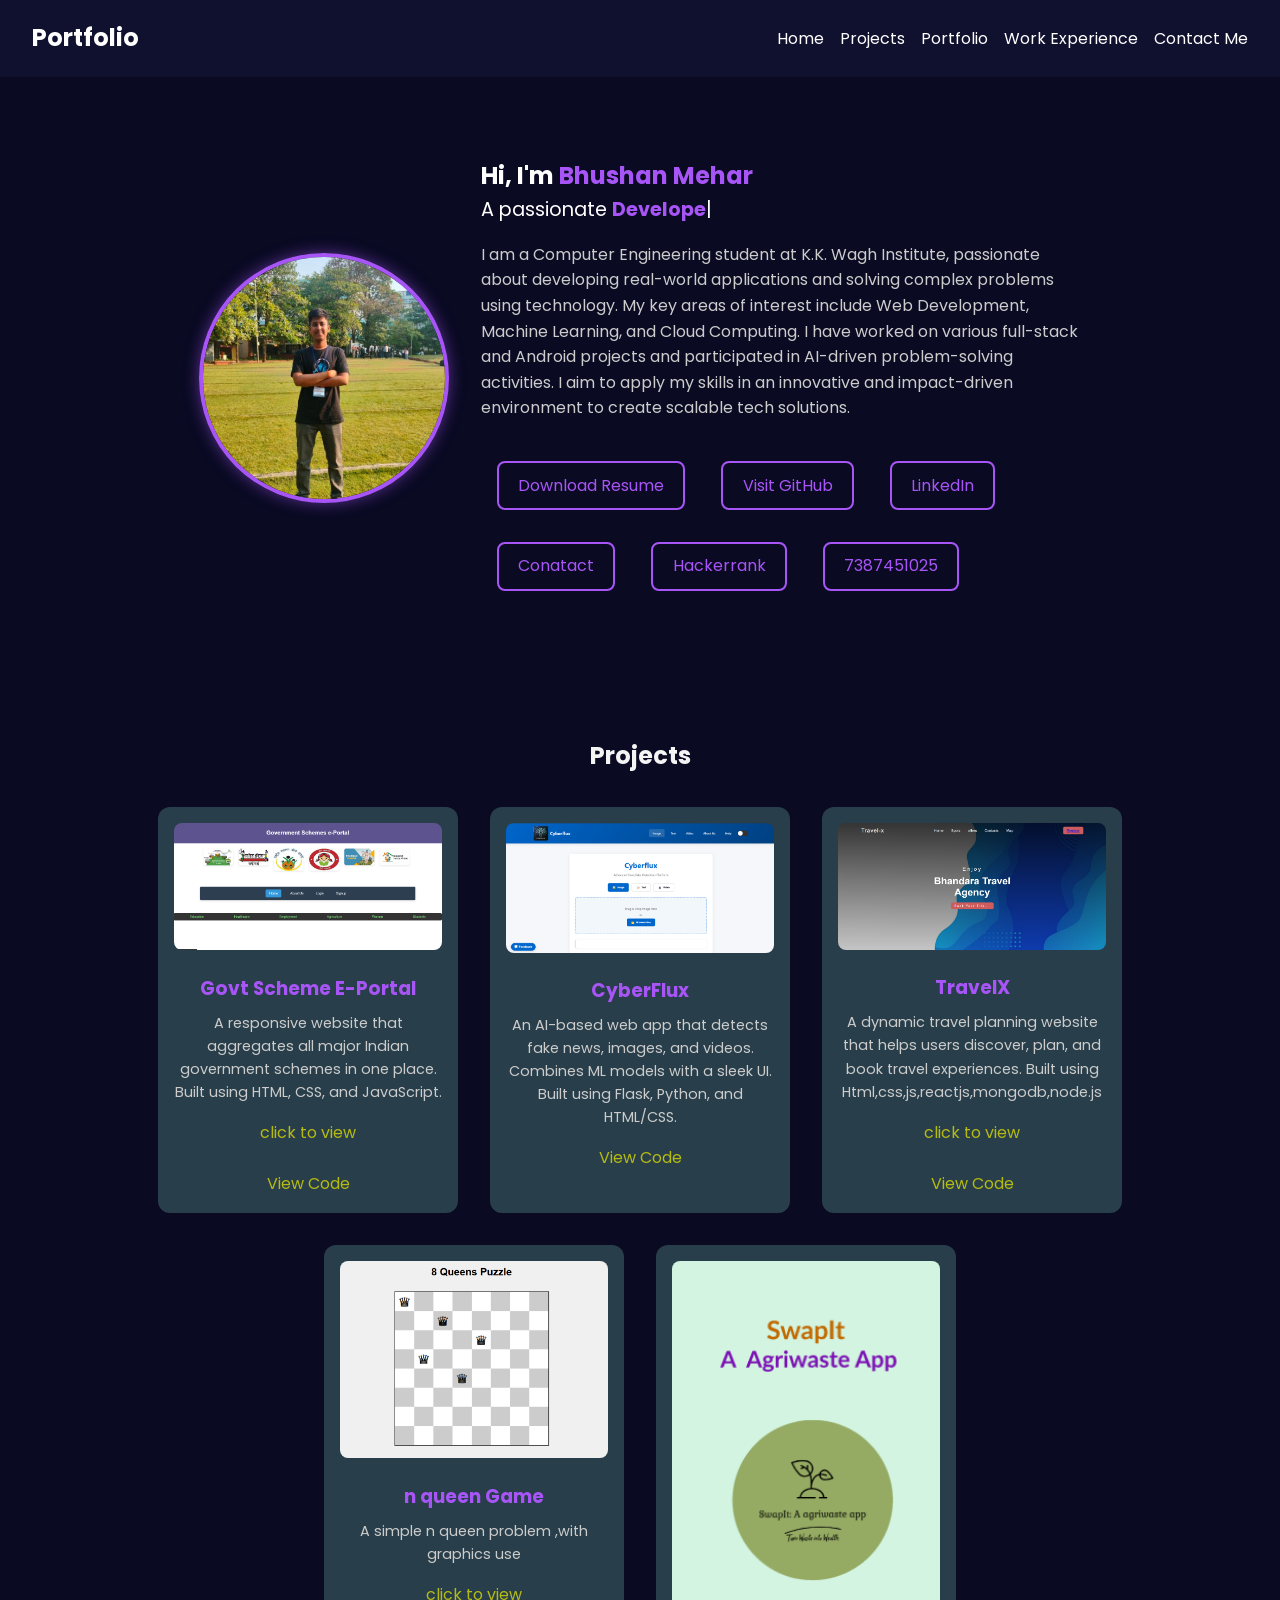
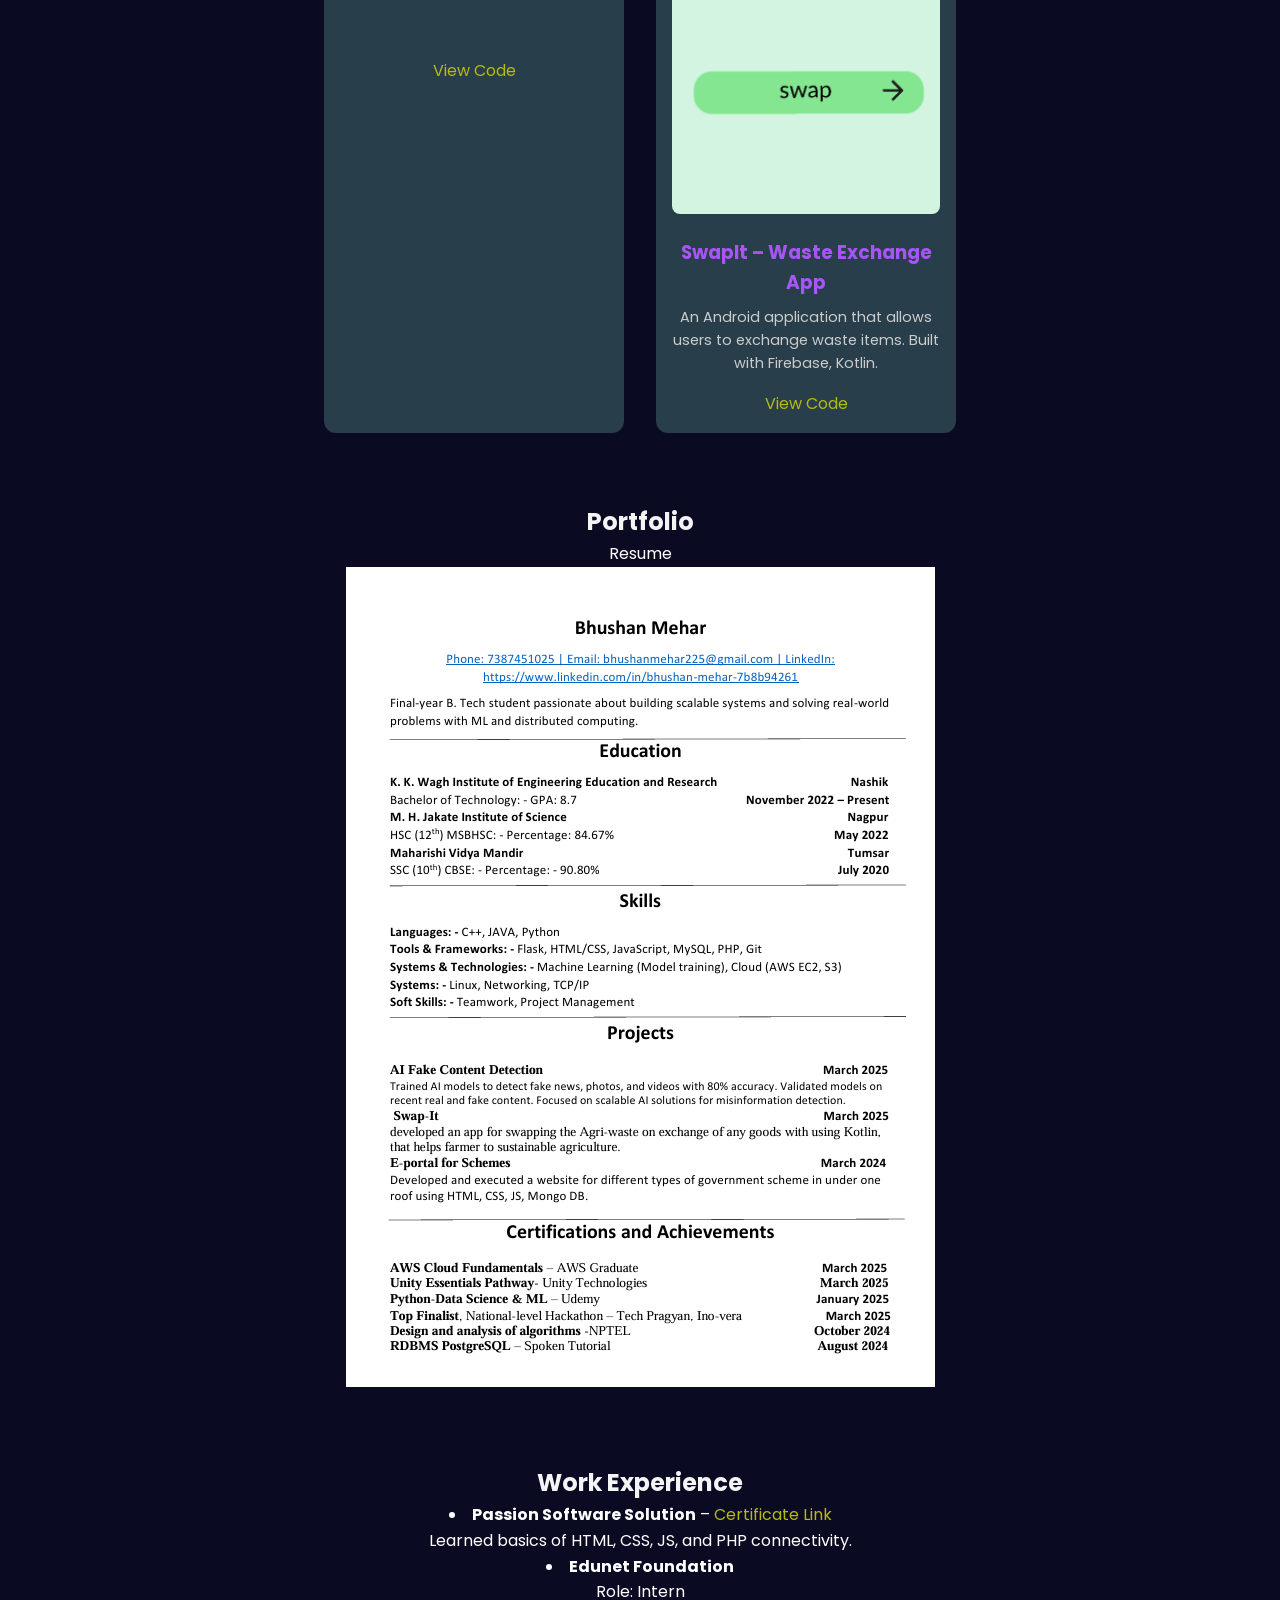
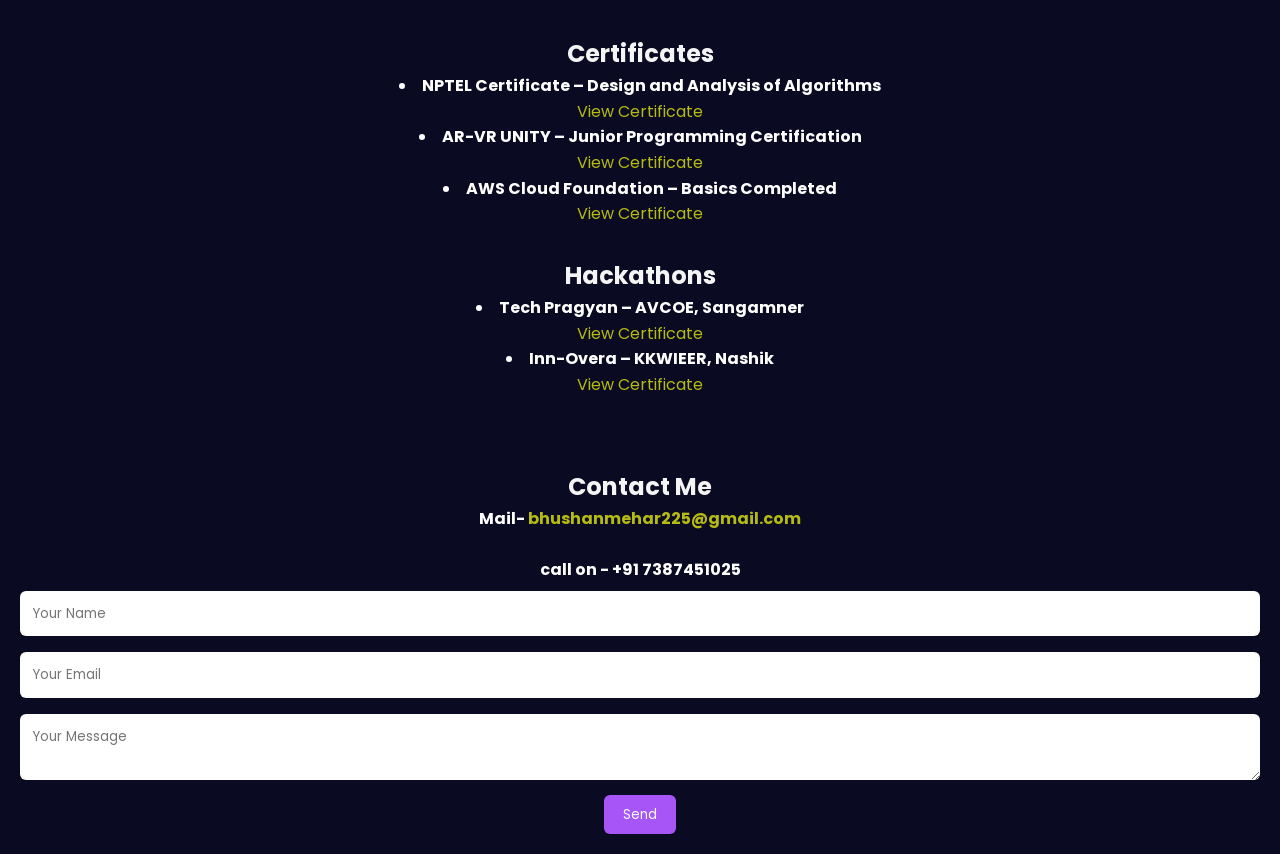
==== index.html @ 733af7f6 "Update index.html" ====
<!DOCTYPE html>
<html lang="en">
<head>
  <meta charset="UTF-8" />
  <meta name="viewport" content="width=device-width, initial-scale=1.0" />
  <title> Portfolio</title>
  <link rel="stylesheet" href="style.css" />
  <script defer src="script.js"></script>
  <link href="https://fonts.googleapis.com/css2?family=Poppins:wght@400;600&display=swap" rel="stylesheet">
</head>
<body>
  <header>
    <nav class="navbar">
      <div class="logo">Portfolio</div>
      <ul class="nav-links" id="nav-links">
        <li><a href="#home">Home</a></li>
        <li><a href="#projects">Projects</a></li>
        <li><a href="#portfolio">Portfolio</a></li>
        <li><a href="#experience">Work Experience</a></li>
        <li><a href="#contact">Contact Me</a></li>
      </ul>
      <div class="menu-toggle" id="menu-toggle">☰</div>
    </nav>
  </header>

 <section id="home" class="home-section">
  <div class="home-grid">
    <div class="profile-photo">
      <img src="image.png" alt="Bhushan Mehar" />
    </div>
    <div class="intro-text">
      <h1>Hi, I'm <span class="highlight">Bhushan Mehar</span></h1>
      <p class="role">A passionate <span class="typed-text">Developer</span><span class="cursor">|</span></p>
      <p class="sop">
        I am a  Computer Engineering student at K.K. Wagh Institute, passionate about developing real-world applications and solving complex problems using technology. My key areas of interest include Web Development, Machine Learning, and Cloud Computing. I have worked on various full-stack and Android projects and participated in AI-driven problem-solving activities. I aim to apply my skills in an innovative and impact-driven environment to create scalable tech solutions.
      </p>
      <div class="buttons">
        <a href="https://drive.google.com/file/d/1JYhmTTl7TH0JtaCVK-9Ibkxql-YCA_C5/view?usp=drive_link" class="btn">Download Resume</a>
        <a href="https://github.com/bhushanbm7" class="btn" target="_blank">Visit GitHub</a>
        <a href="https://www.linkedin.com/in/bhushan-mehar-7b8b94261" class="btn" target="_blank">LinkedIn</a>
        <a href="mailto:bhushanmehar225@gmail.com" class="btn" target="_blank">Conatact </a>
        <a href="https://www.hackerrank.com/profile/bhushanmehar225" class="btn" target="_blank">Hackerrank</a>
        <a href="tel:" class="btn" target="_blank">7387451025</a>
        
      </div>
    </div>
  </div>
</section>


<section id="projects" class="section projects-section">
  <h2>Projects</h2>
  <div class="projects-container">

    <div class="project-card">
      <img src="gov.png" alt="Govt Scheme Portal Screenshot" />
      <h3>Govt Scheme E-Portal</h3>
      <p>A responsive website that aggregates all major Indian government schemes in one place. Built using HTML, CSS, and JavaScript.</p>
       <a href=" https://bhushanbm7.github.io/e-portal_website_for_gov_schemes/" target="_blank" class="btn">click to view</a>
      <br>
      <br>
      <a href="https://github.com/bhushanbm7/e-portal_website_for_gov_schemes.git" target="_blank" class="btn">View Code</a>
    </div>

    <div class="project-card">
      <img src="cyberflux.png" alt="CyberFlux Screenshot" />
      <h3>CyberFlux</h3>
      <p>An AI-based web app that detects fake news, images, and videos. Combines ML models with a sleek UI. Built using Flask, Python, and HTML/CSS.</p>
      <a href="https://github.com/bhushanbm7/AI_powered_fake_content_detection.git" target="_blank" class="btn">View Code</a>
    </div>

    <div class="project-card">
      <img src="travelx.png" alt="TravelX Screenshot" />
      <h3>TravelX</h3>
      <p>A dynamic travel planning website that helps users discover, plan, and book travel experiences. Built using Html,css,js,reactjs,mongodb,node.js</p>
      
      <a href="https://bhushanbm7.github.io/Travel-X/" target="_blank" class="btn">click to view</a>
      <br>
      <br>
      <a href="https://github.com/bhushanbm7/Travel-X.git" target="_blank" class="btn">View Code</a>
      
    </div>

    <div class="project-card">
      <img src="chess.png" alt="Chess Game Screenshot" />
      <h3>n queen Game </h3>
      <p>A  simple n queen problem ,with graphics use </p>
      <a href="https://bhushanbm7.github.io/8-Queen-Board/" target="_blank" class="btn">click to view</a>
      <br>
      <br>
      <br>
      <a href="https://github.com/bhushanbm7/8-Queen-Board.git" target="_blank" class="btn">View Code</a>
    </div>

    <div class="project-card">
      <img src="swapit.png" alt="SwapIt App Screenshot" />
      <h3>SwapIt – Waste Exchange App</h3>
      <p>An Android application that allows users to exchange waste items. Built with Firebase, Kotlin.</p>
      <a href="https://github.com/bhushanbm7/Swapit_.git" target="_blank" class="btn">View Code</a>
    </div>

  </div>
</section>

  

    <!-- Add more project cards like this -->

  </div>
</section>


  <section id="portfolio" class="section">
    <h2>Portfolio</h2>
    <p>Resume</p>
    <img src="rf.png" alt="Resume" />
  </section>



  <!-- Experience Section -->
  <section id="experience" class="section">
  <h2>Work Experience</h2>

  <div class="content-block">
    
      <li>
        <strong>Passion Software Solution</strong> –
        <a href="https://drive.google.com/file/d/1oaMsXVZbU1P4_xjn59Vv3KT6PwEKguFy/view?usp=drive_link" target="_blank">Certificate Link</a><br>
        <span>Learned basics of HTML, CSS, JS, and PHP connectivity.</span>
      </li>
      <li>
        <strong>Edunet Foundation</strong><br>
        <span>Role: Intern</span>
      </li>
    
  </div>

  <h2>Certificates</h2>
  <div class="content-block">
    
      <li>
        <strong>NPTEL Certificate – Design and Analysis of Algorithms</strong><br>
        <a href="https://drive.google.com/file/d/17hBhyfZjf3wpZTF1eKhP-k35wji4acEu/view?usp=drive_link" target="_blank">View Certificate</a>
      </li>
      <li>
        <strong>AR-VR UNITY – Junior Programming Certification</strong><br>
        <a href="https://drive.google.com/file/d/1l-h7cSe_BgPcUtEG0KCXaRUcz0ROlm3g/view?usp=drive_link" target="_blank">View Certificate</a>
      </li>
      <li>
        <strong>AWS Cloud Foundation – Basics Completed</strong><br>
        <a href="https://drive.google.com/file/d/1eWmRHGw1QNz8zs6y5OHtLrThpPrgSDYV/view?usp=drive_link" target="_blank">View Certificate</a>
      </li>
    
  </div>

  <h2>Hackathons</h2>
  <div class="content-block">
    
      <li>
        <strong>Tech Pragyan – AVCOE, Sangamner</strong><br>
        <a href="https://drive.google.com/file/d/12U9BeGE2I4gFEz-7OOnbvjstePwfvDew/view?usp=drive_link" target="_blank">View Certificate</a>
      </li>
      <li>
        <strong>Inn-Overa – KKWIEER, Nashik</strong><br>
        <a href="https://drive.google.com/file/d/1jdbAyxdI6zXZaeNPE7J63llce1h58DcD/view?usp=drive_link" target="_blank">View Certificate</a>
      </li>
    
  </div>
</section>




  <section id="contact" class="section">
    <h2>Contact Me</h2>
    <h4>Mail-<a href="mailto:bhushanmehar225@gmail.com" class="btn"> bhushanmehar225@gmail.com</a></h4>
    
    <br>
    
    <h4>call on - +91 7387451025</h4>
     

    
    <form>
      <input type="text" placeholder="Your Name" required />
      <input type="email" placeholder="Your Email" required />
      <textarea placeholder="Your Message"></textarea>
      <button type="submit">Send</button>
    </form>
  </section>

  
</body>
</html>

<!-- style.css -->
 
<style>
* {
  margin: 0;
  padding: 0;
  box-sizing: border-box;
  font-family: 'Poppins', sans-serif;
}
body {
  background: #0a0a23;
  color: white;
  line-height: 1.6;
}
.navbar {
  display: flex;
  justify-content: space-between;
  align-items: center;
  background: #10102f;
  padding: 1.2rem 2rem;
}
.navbar .logo {
  font-size: 1.5rem;
  font-weight: bold;
}
.nav-links {
  list-style: none;
  display: flex;
  gap: 1rem;
}
.nav-links a {
  color: white;
  text-decoration: none;
}
.menu-toggle {
  display: none;
  font-size: 1.8rem;
  cursor: pointer;
}
.home-section {
  display: flex;
  flex-direction: column;
  align-items: center;
  text-align: center;
  padding: 3rem 1rem;
}
.content h1 {
  font-size: 2.5rem;
  margin-bottom: 1rem;
}
.highlight {
  color: #a855f7;
}
.typed-text {
  color: #a855f7;
  font-weight: bold;
}
.buttons .btn {
  display: inline-block;
  margin: 1rem;
  padding: 0.6rem 1.2rem;
  background: transparent;
  border: 2px solid #a855f7;
  color: #a855f7;
  text-decoration: none;
  border-radius: 8px;
}
.image img {
  width: 300px;
  margin-top: 2rem;
}
.section {
  padding: 2rem;
  text-align: center;
}
form input, form textarea {
  width: 100%;
  padding: 0.8rem;
  margin: 0.5rem 0;
  border: none;
  border-radius: 6px;
}
form button {
  padding: 0.6rem 1.2rem;
  border: none;
  background: #a855f7;
  color: white;
  border-radius: 6px;
}
footer {
  text-align: center;
  padding: 1rem;
  background: #10102f;
  color: #aaa;
}
@media (max-width: 768px) {
  .nav-links {
    display: none;
    flex-direction: column;
    background: #10102f;
    position: absolute;
    top: 60px;
    right: 0;
    width: 200px;
    text-align: right;
    padding: 1rem;
  }
  .nav-links.active {
    display: flex;
  }
  .menu-toggle {
    display: block;
  }
  .home-section {
    flex-direction: column;
  }
  .image img {
    width: 80%;
  }
}



.projects-container {
  display: flex;
  flex-wrap: wrap;
  justify-content: center;
  gap: 2rem;
  margin-top: 2rem;
}

.project-card {
  background: #283e4a;

  border-radius: 12px;
  width: 300px;
  padding: 1rem;
  text-align: center;
  transition: transform 0.3s ease;
}

.project-card:hover {
  transform: scale(1.05);
}

.project-card img {
  width: 100%;
  border-radius: 8px;
  margin-bottom: 1rem;
}

.project-card h3 {
  color: #a855f7;
  margin-bottom: 0.5rem;
}

.project-card p {
  font-size: 0.9rem;
  margin-bottom: 1rem;
  color: #ccc;
}
.home-grid {
  display: flex;
  align-items: center;
  justify-content: center;
  flex-wrap: wrap;
  padding: 2rem 1rem;
  gap: 2rem;
}

.profile-photo img {
  width: 250px;
  height: 250px;
  object-fit: cover;
  border-radius: 50%;
  border: 4px solid #a855f7;
  box-shadow: 0 0 15px rgba(168, 85, 247, 0.5);
}

.intro-text {
  max-width: 600px;
  text-align: left;
}

.intro-text .role {
  font-size: 1.2rem;
  margin-bottom: 1rem;
}

.sop {
  font-size: 1rem;
  color: #ccc;
  margin-bottom: 1.5rem;
}

  /* Add this in your style.css file */
.section {
  padding: 20px;
  font-family: Arial, sans-serif;

}

.section h2 {
  color: #f4f4f4;
  margin-top: 30px;
}

.box {
  background-color: #ffffff;
  padding: 15px;
  margin: 15px 0;
  border: 1px solid #ddd;
  border-radius: 5px;
}

.box h3 {
  margin-top: 0;
  color: #007bff;
}

.box img {
  width: 100%;
  max-width: 300px;
  height: auto;
  border-radius: 4px;
  margin: 10px 0;
}

.box p {
  margin: 0;
  color: #555;
}
a {
  color: #b6bb11; /* change to your preferred color */
  text-decoration: none;
}

a:hover {
  color: #770b0b; /* hover effect */
}


</style>

<!-- script.js -->
<script>
const menuToggle = document.getElementById('menu-toggle');
const navLinks = document.getElementById('nav-links');
menuToggle.addEventListener('click', () => {
  navLinks.classList.toggle('active');
});

const texts = ["Developer", "AR VR Developer", "Freelancer", "Student"];
let i = 0;
let j = 0;
let currentText = "";
let isDeleting = false;
const typedText = document.querySelector(".typed-text");
const cursor = document.querySelector(".cursor");
function type() {
  if (i < texts.length) {
    if (!isDeleting && j <= texts[i].length) {
      currentText = texts[i].substring(0, j++);
      typedText.textContent = currentText;
    }
    if (isDeleting && j >= 0) {
      currentText = texts[i].substring(0, j--);
      typedText.textContent = currentText;
    }
    if (j === texts[i].length) isDeleting = true;
    if (j === 0 && isDeleting) {
      isDeleting = false;
      i++;
      if (i === texts.length) i = 0;
    }
  }
  setTimeout(type, isDeleting ? 100 : 200);
}
type();
</script>
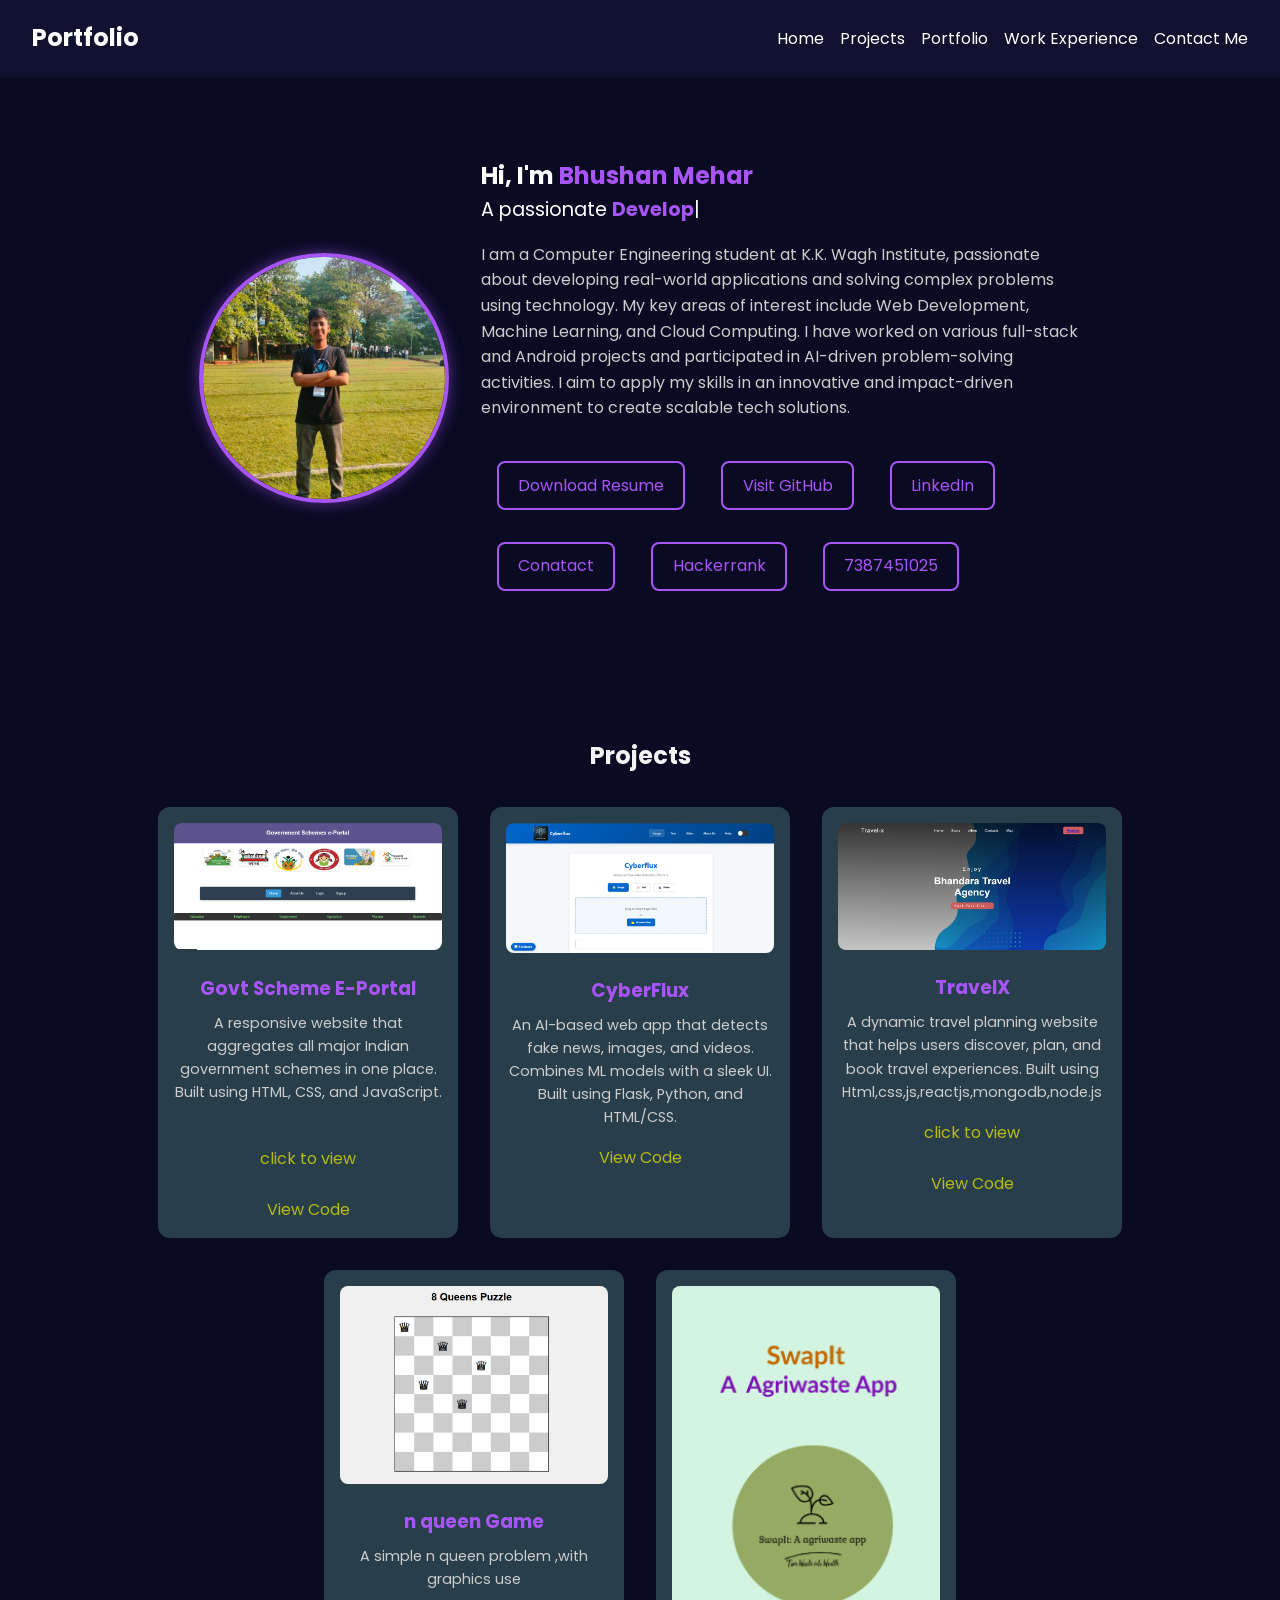
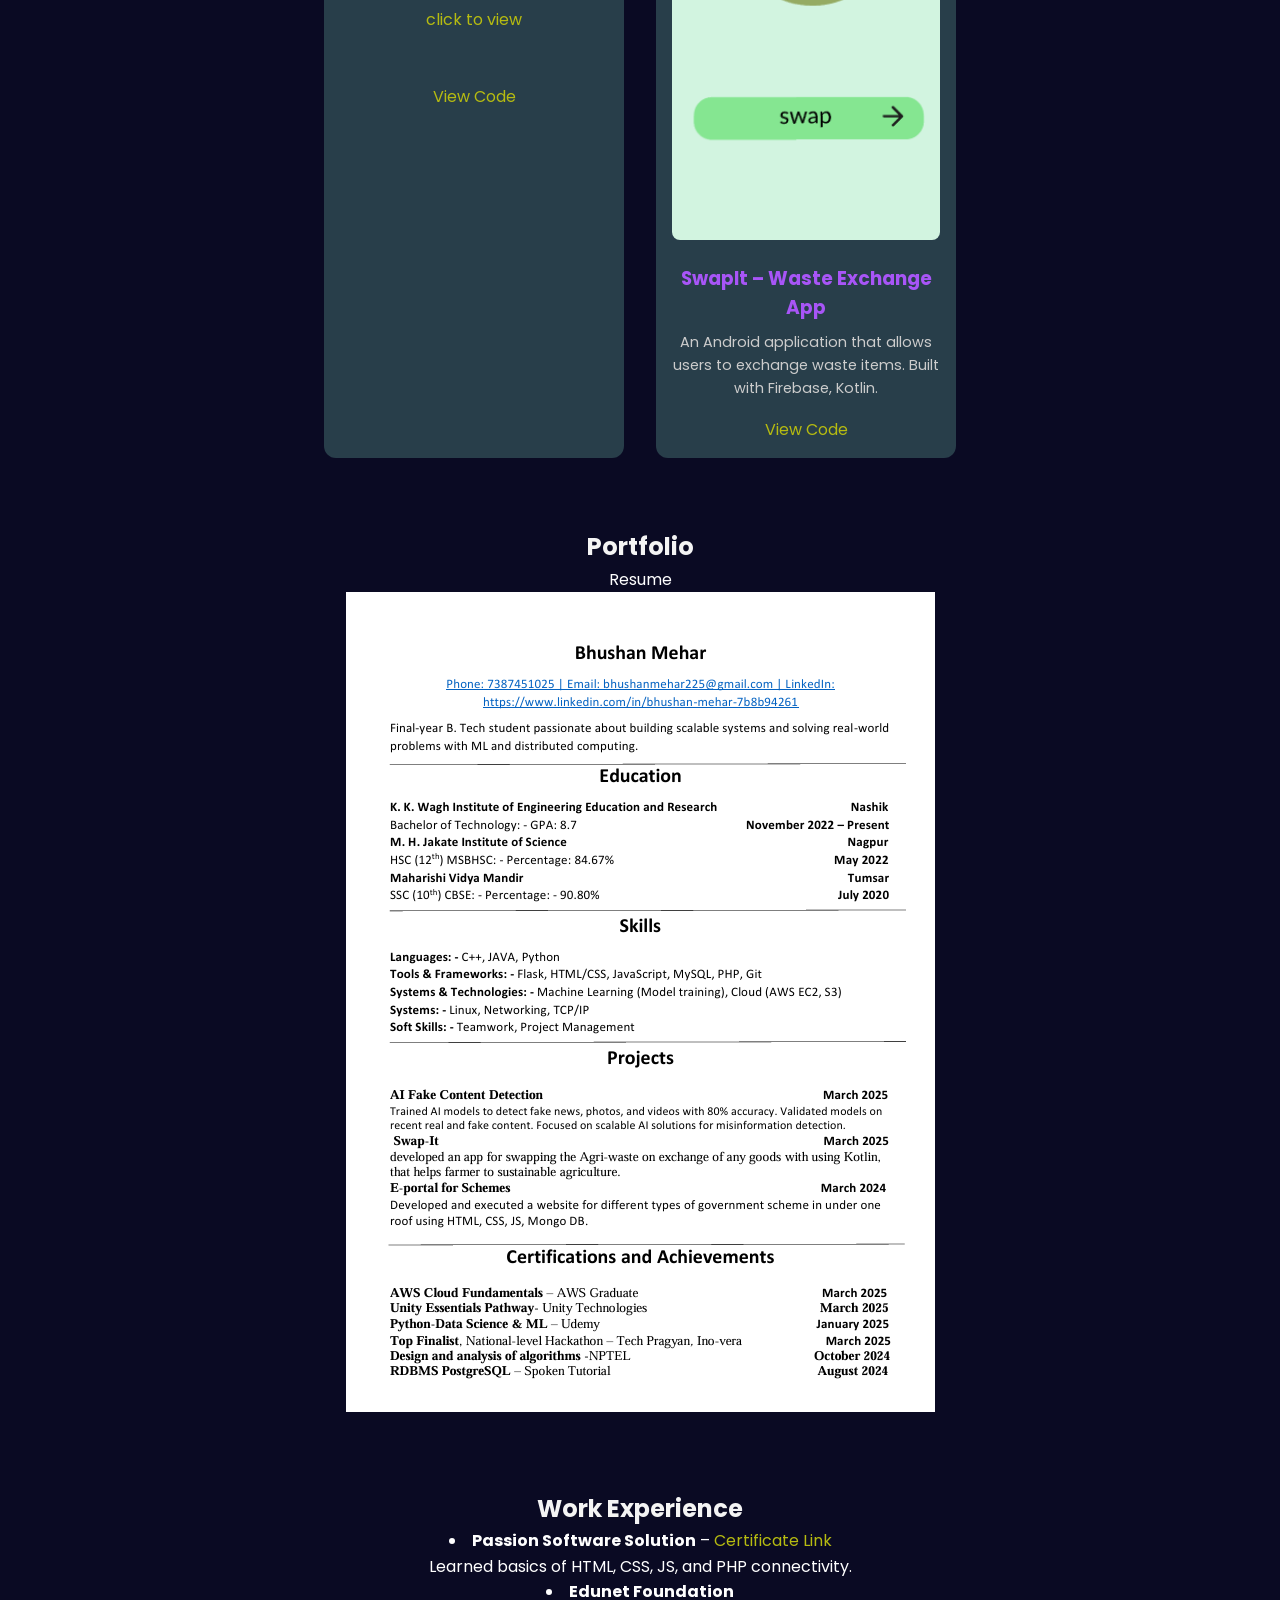
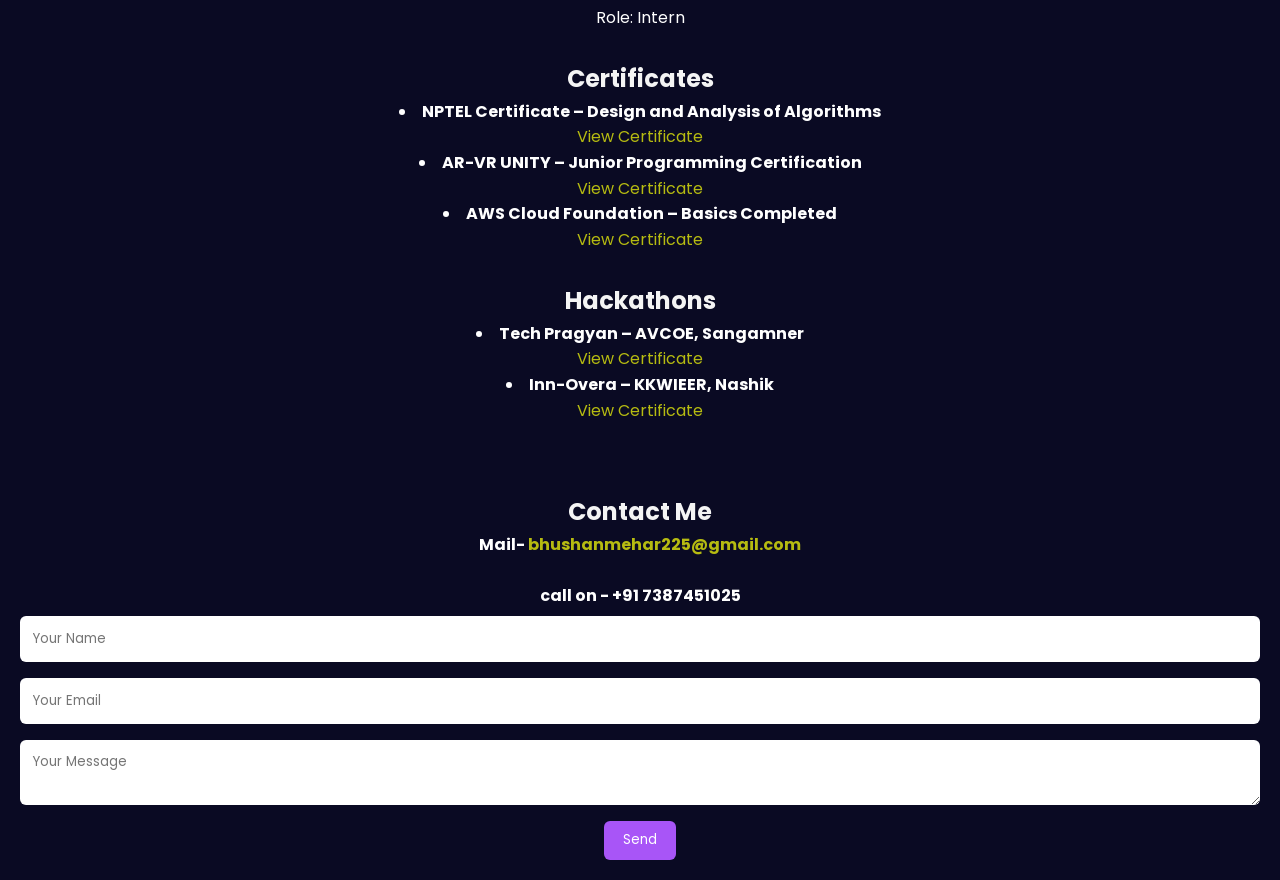
==== commit 6e789397: "Update index.html" ====
--- a/index.html
+++ b/index.html
@@ -56,6 +56,7 @@
       <img src="gov.png" alt="Govt Scheme Portal Screenshot" />
       <h3>Govt Scheme E-Portal</h3>
       <p>A responsive website that aggregates all major Indian government schemes in one place. Built using HTML, CSS, and JavaScript.</p>
+      <br>
        <a href=" https://bhushanbm7.github.io/e-portal_website_for_gov_schemes/" target="_blank" class="btn">click to view</a>
       <br>
       <br>
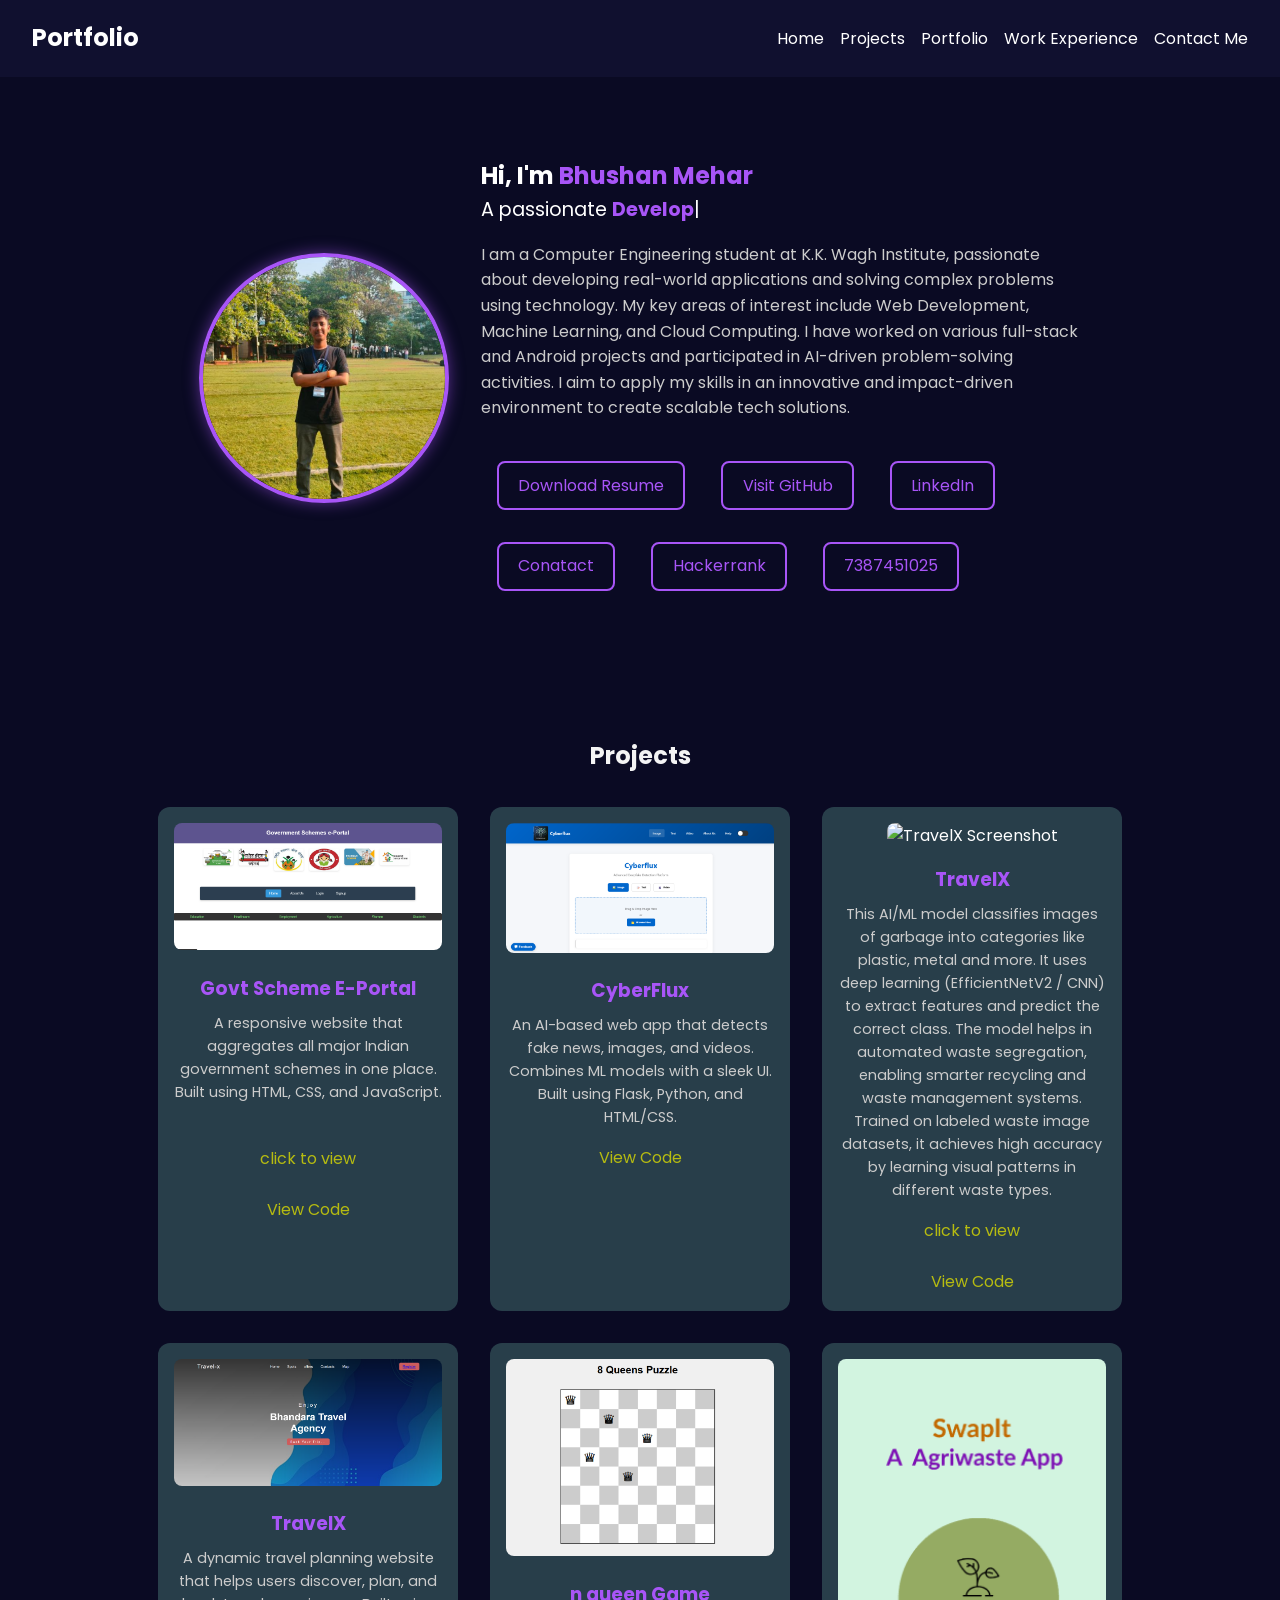
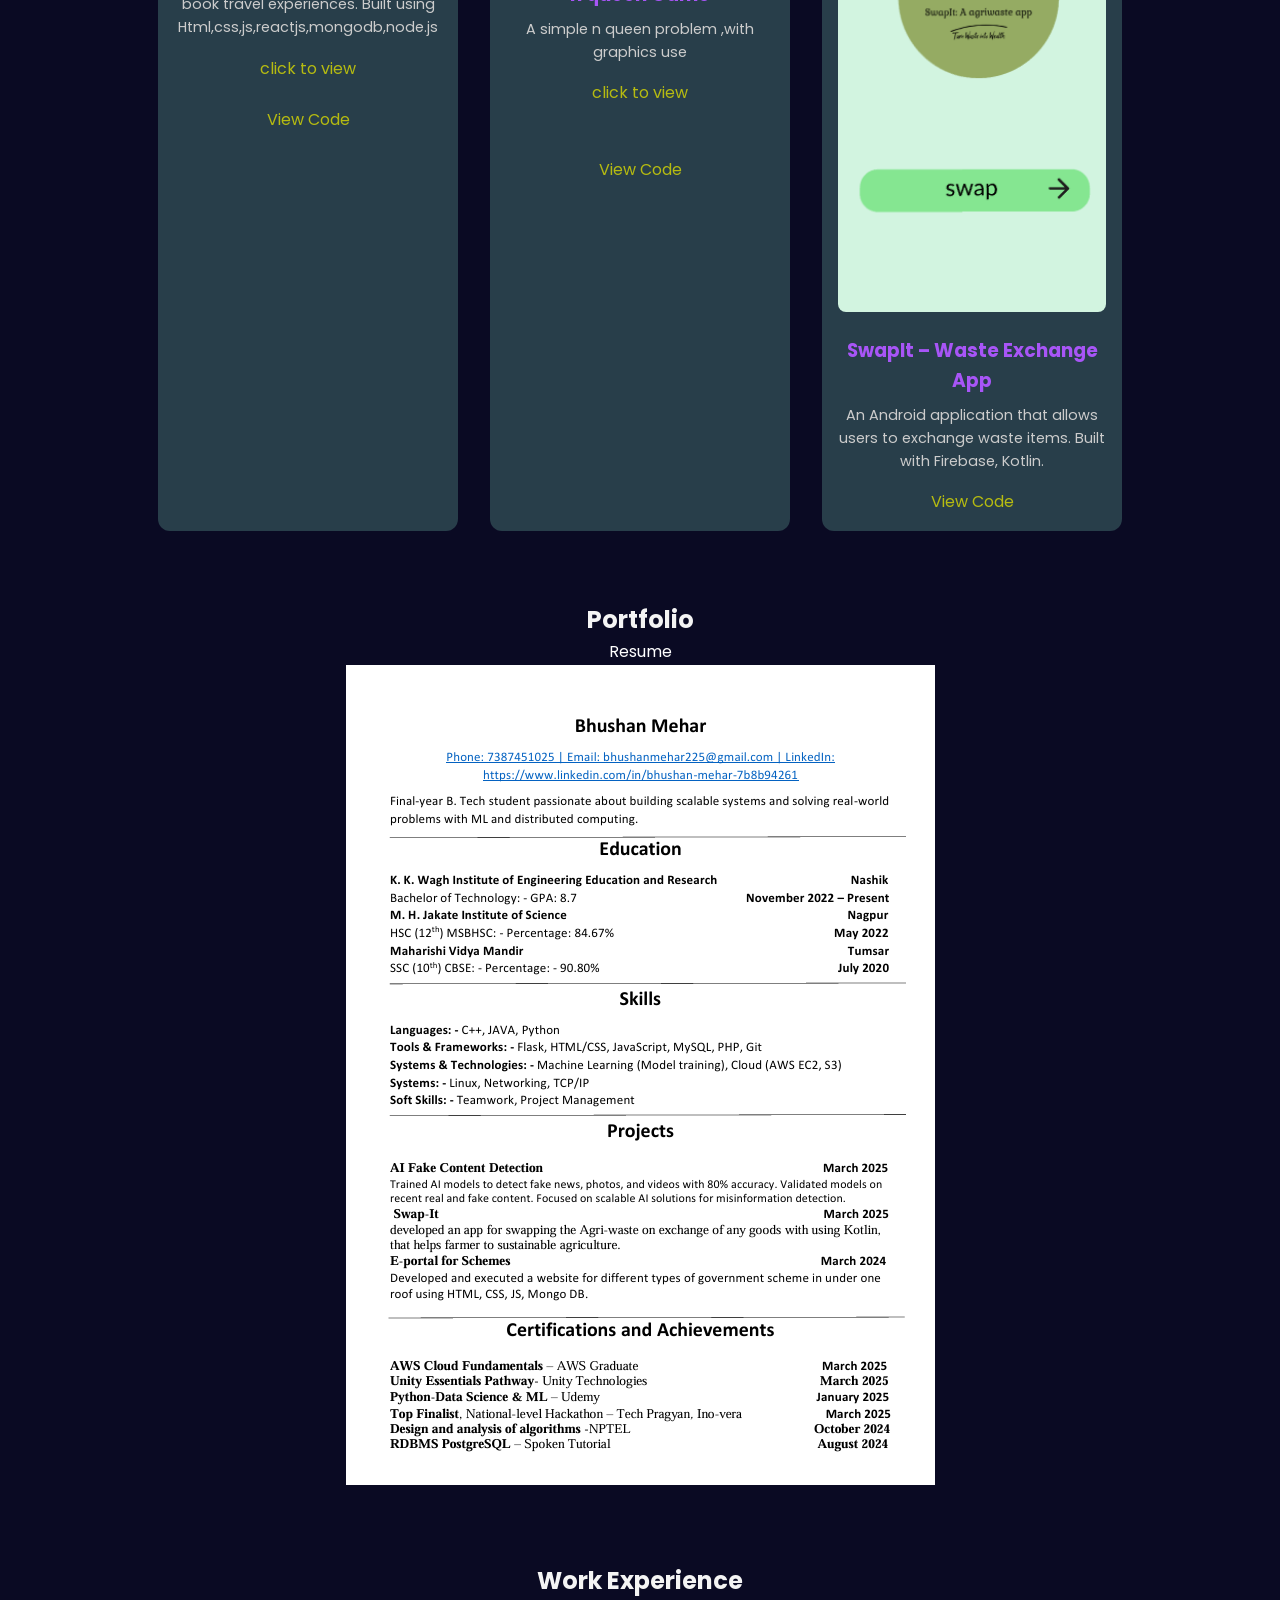
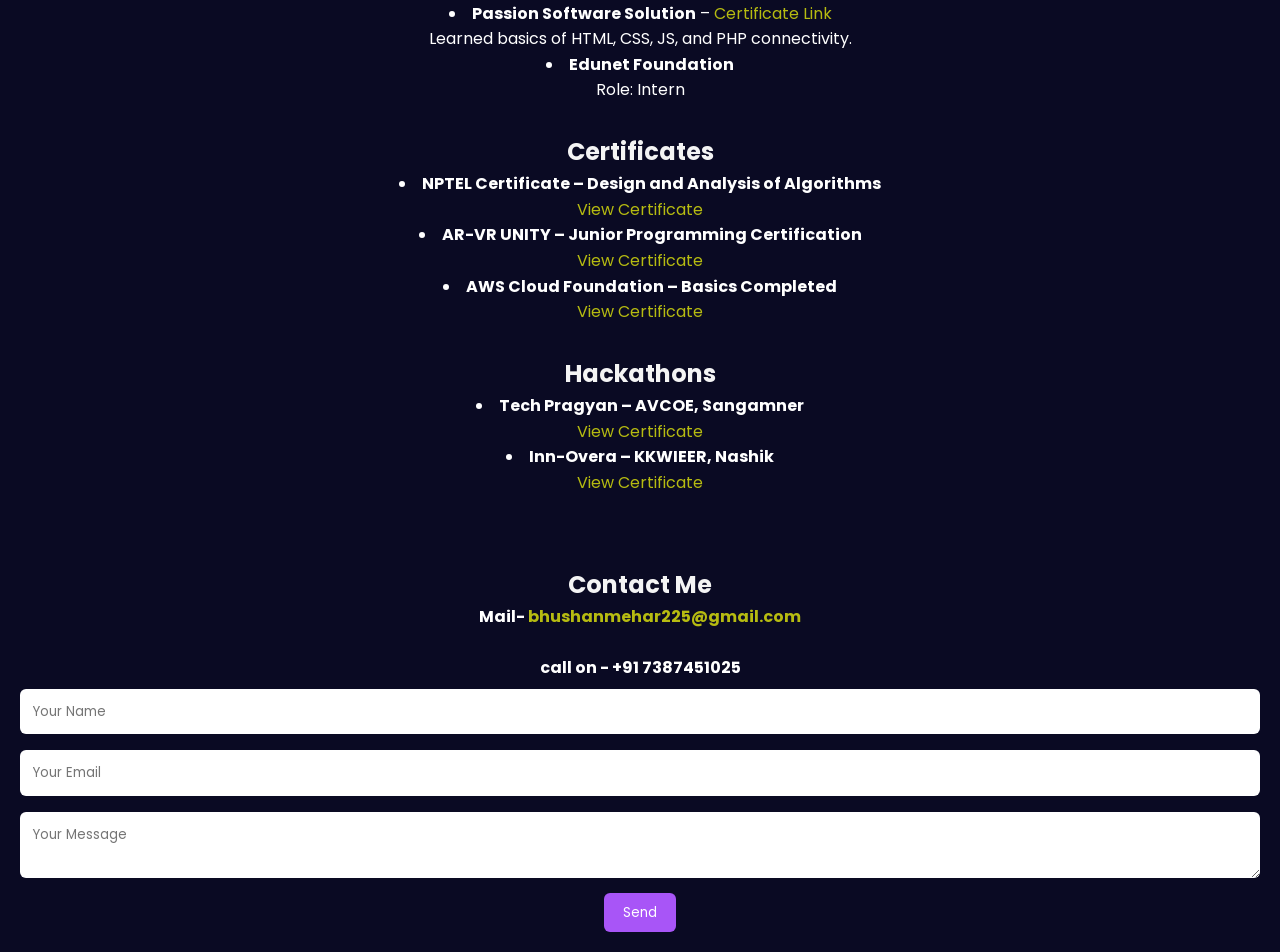
==== commit 402cd67f: "Update index.html" ====
--- a/index.html
+++ b/index.html
@@ -69,7 +69,20 @@
       <p>An AI-based web app that detects fake news, images, and videos. Combines ML models with a sleek UI. Built using Flask, Python, and HTML/CSS.</p>
       <a href="https://github.com/bhushanbm7/AI_powered_fake_content_detection.git" target="_blank" class="btn">View Code</a>
     </div>
-
+    <div class="project-card">
+      <img src="GARBAGECLASSIFIER.png" alt="TravelX Screenshot" />
+      <h3>TravelX</h3>
+      <p> This AI/ML model classifies images of garbage into categories like plastic, metal and more.
+         It uses deep learning (EfficientNetV2 / CNN) to extract features and predict the correct class. 
+         The model helps in automated waste segregation, enabling smarter recycling and waste management systems. 
+         Trained on labeled waste image datasets, it achieves high accuracy by learning visual patterns in different waste types. </p>
+      
+      <a href="https://huggingface.co/spaces/Bhushanmehar/garbage-classifier-app" target="_blank" class="btn">click to view</a>
+      <br>
+      <br>
+      <a href="https://github.com/bhushanbm7/Garbage_collection__Week-1.git" target="_blank" class="btn">View Code</a>
+      
+    </div>
     <div class="project-card">
       <img src="travelx.png" alt="TravelX Screenshot" />
       <h3>TravelX</h3>
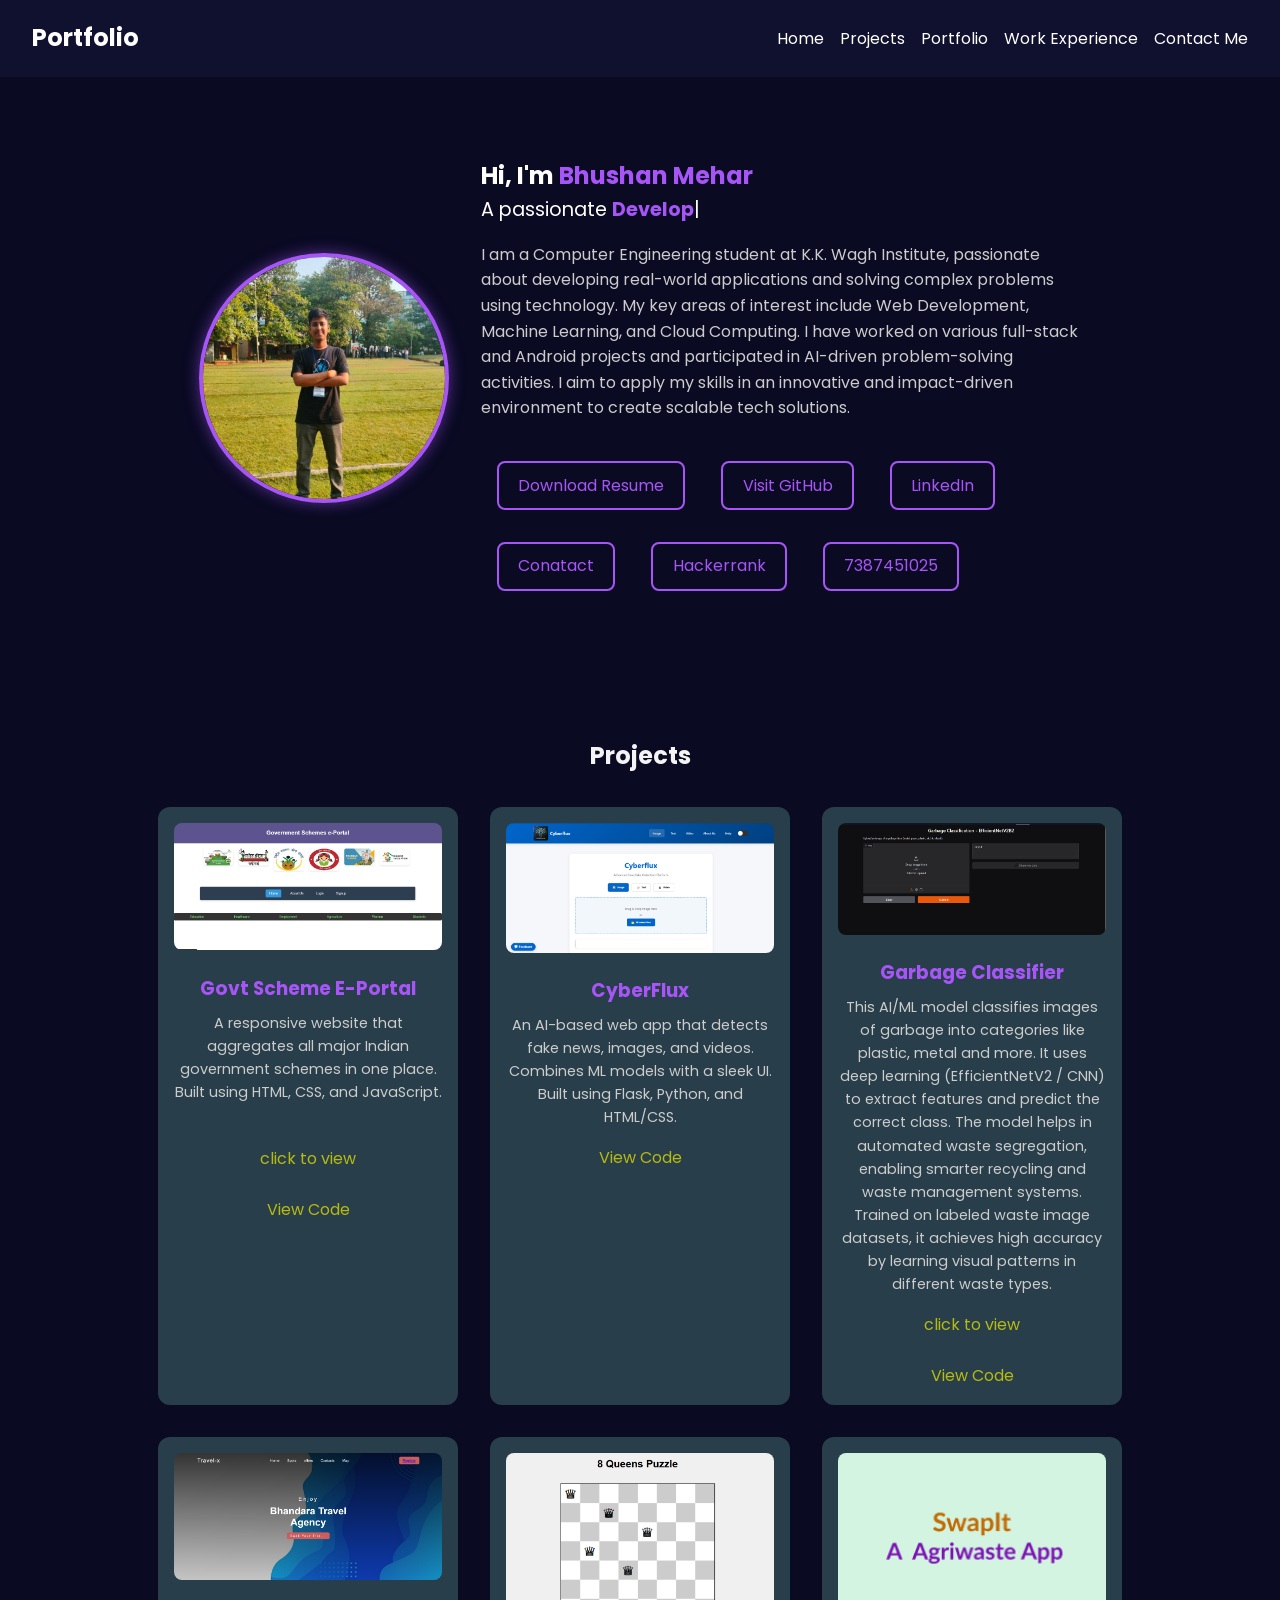
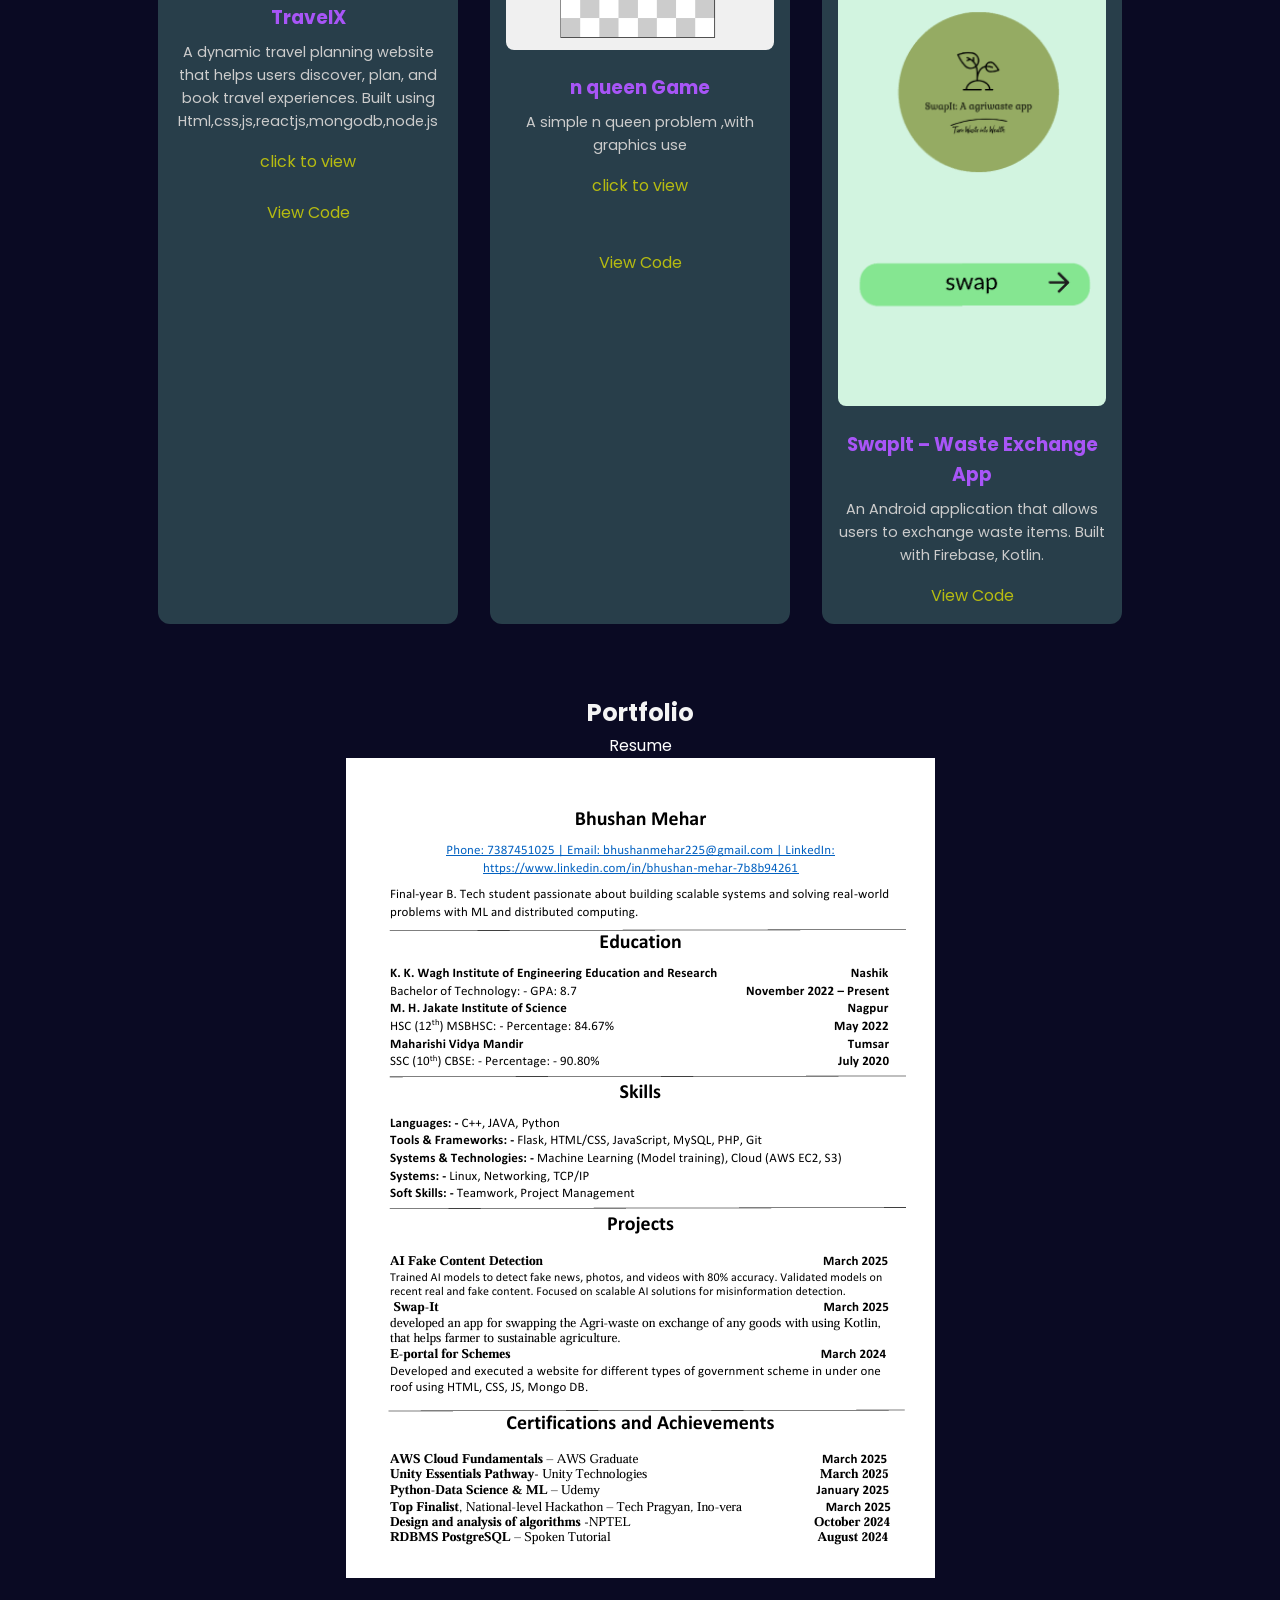
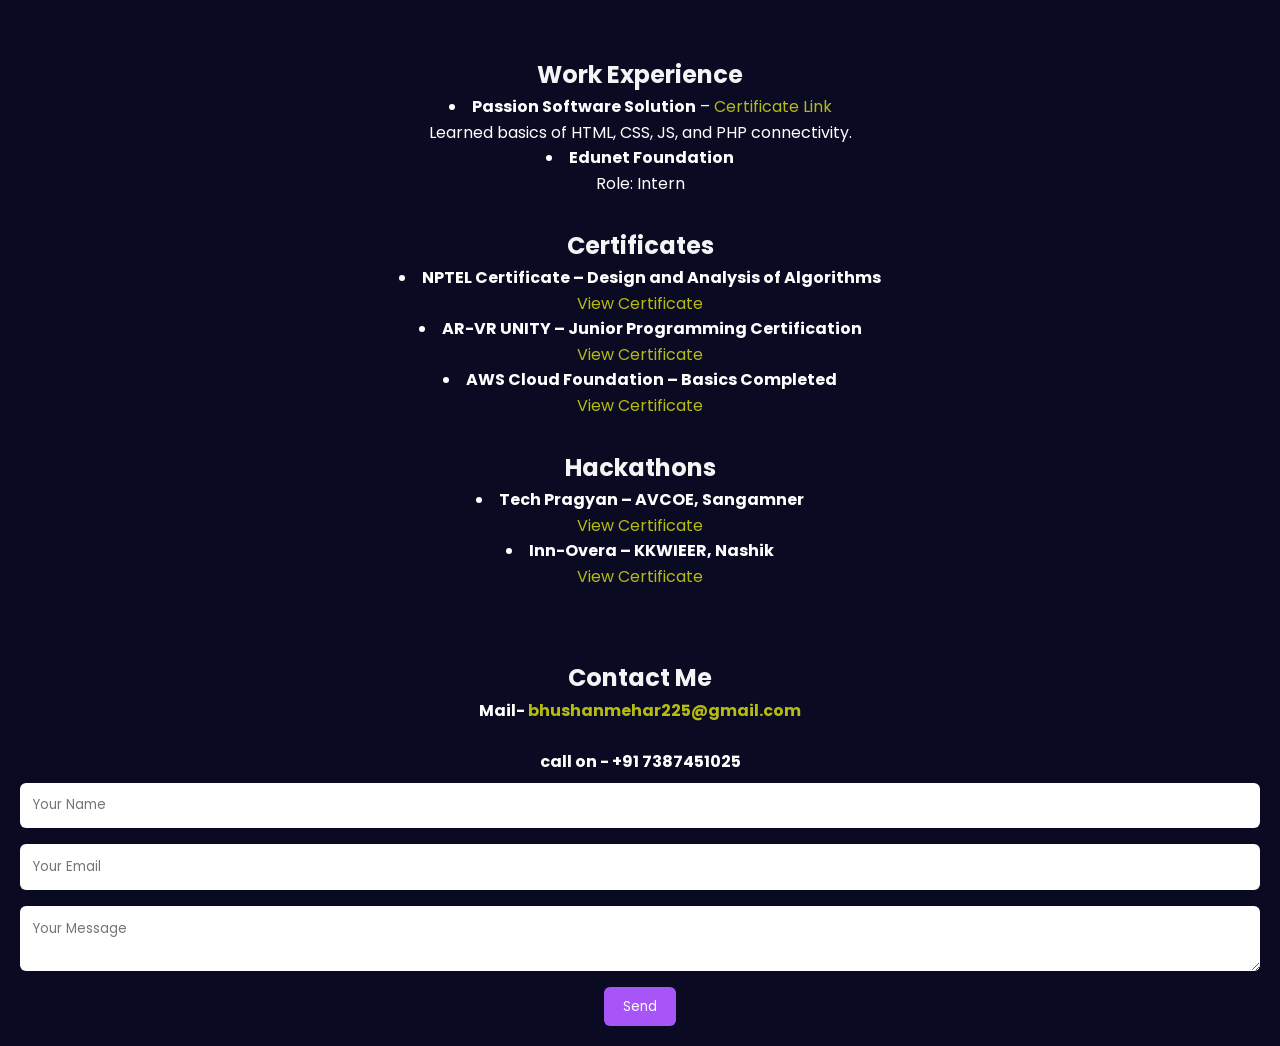
==== commit ce342e37: "Update index.html" ====
--- a/index.html
+++ b/index.html
@@ -71,7 +71,7 @@
     </div>
     <div class="project-card">
       <img src="GARBAGECLASSIFIER.png" alt="TravelX Screenshot" />
-      <h3>TravelX</h3>
+      <h3> Garbage Classifier</h3>
       <p> This AI/ML model classifies images of garbage into categories like plastic, metal and more.
          It uses deep learning (EfficientNetV2 / CNN) to extract features and predict the correct class. 
          The model helps in automated waste segregation, enabling smarter recycling and waste management systems. 
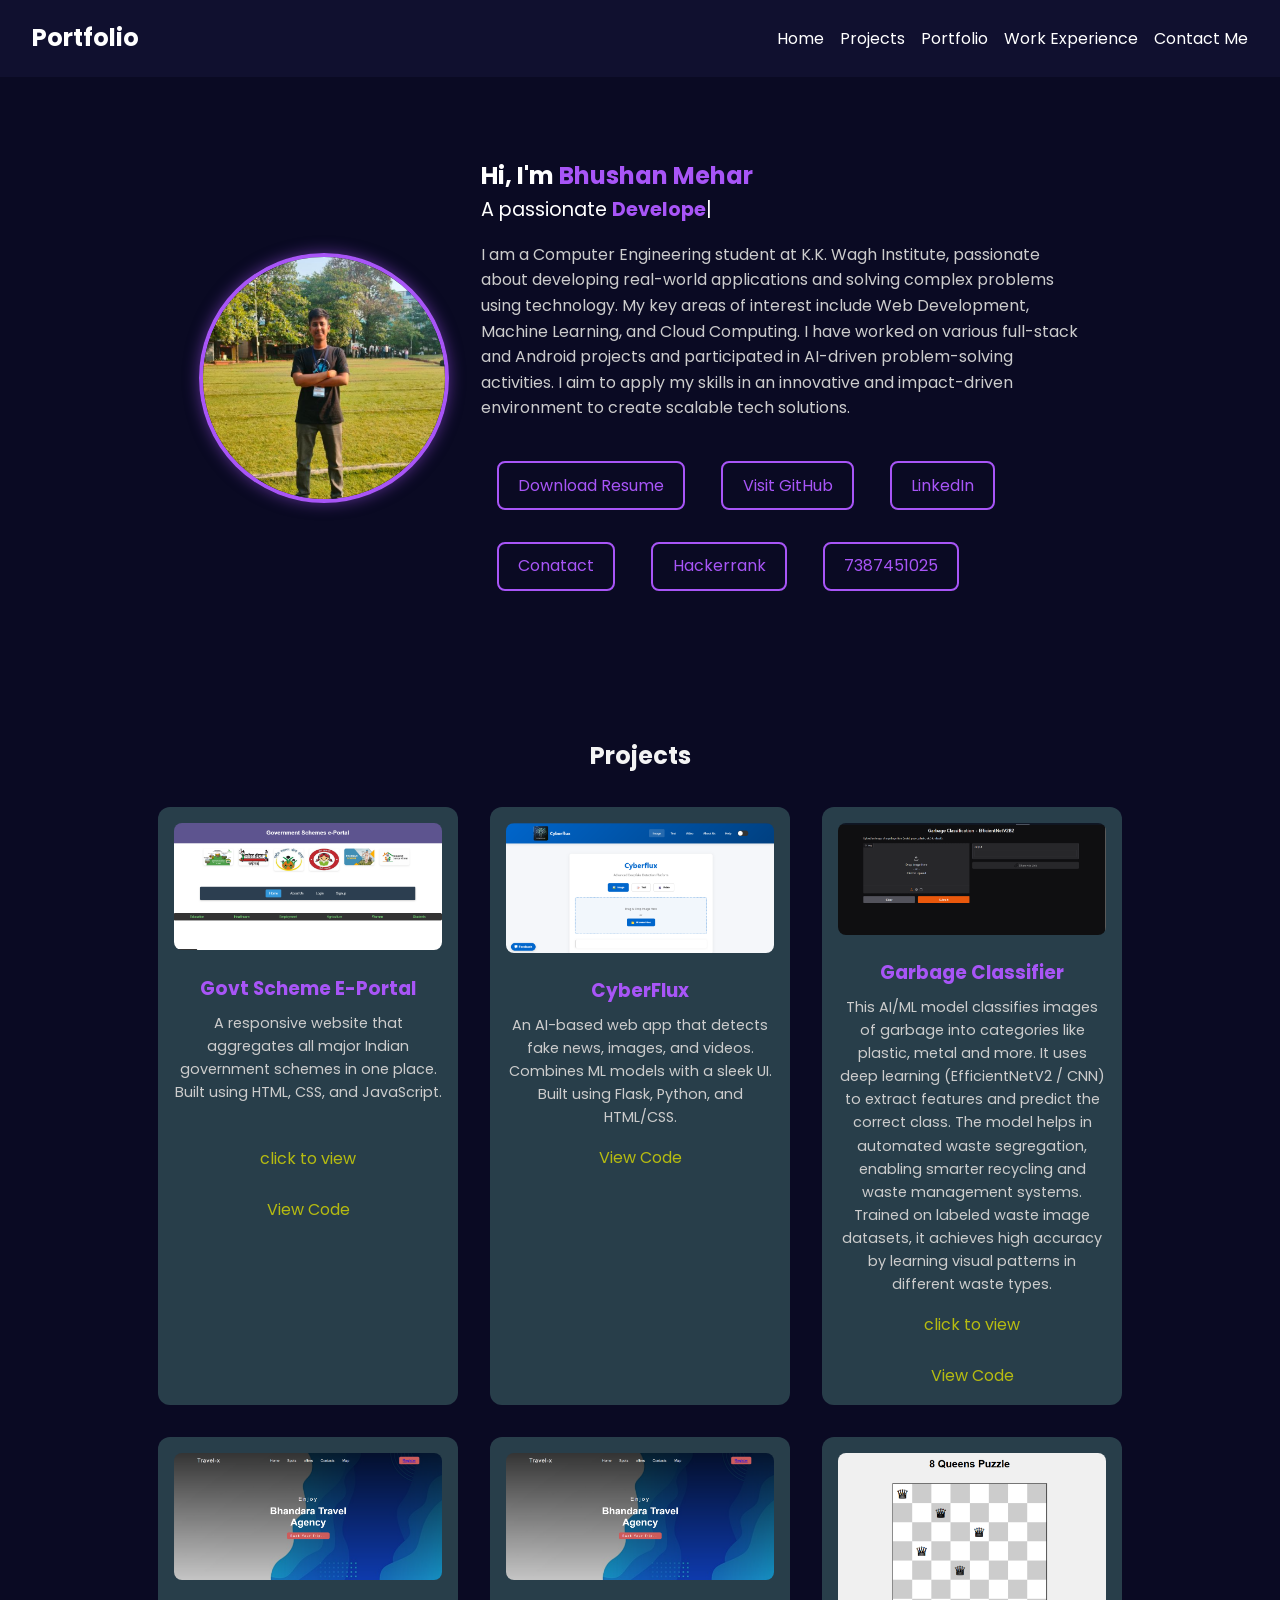
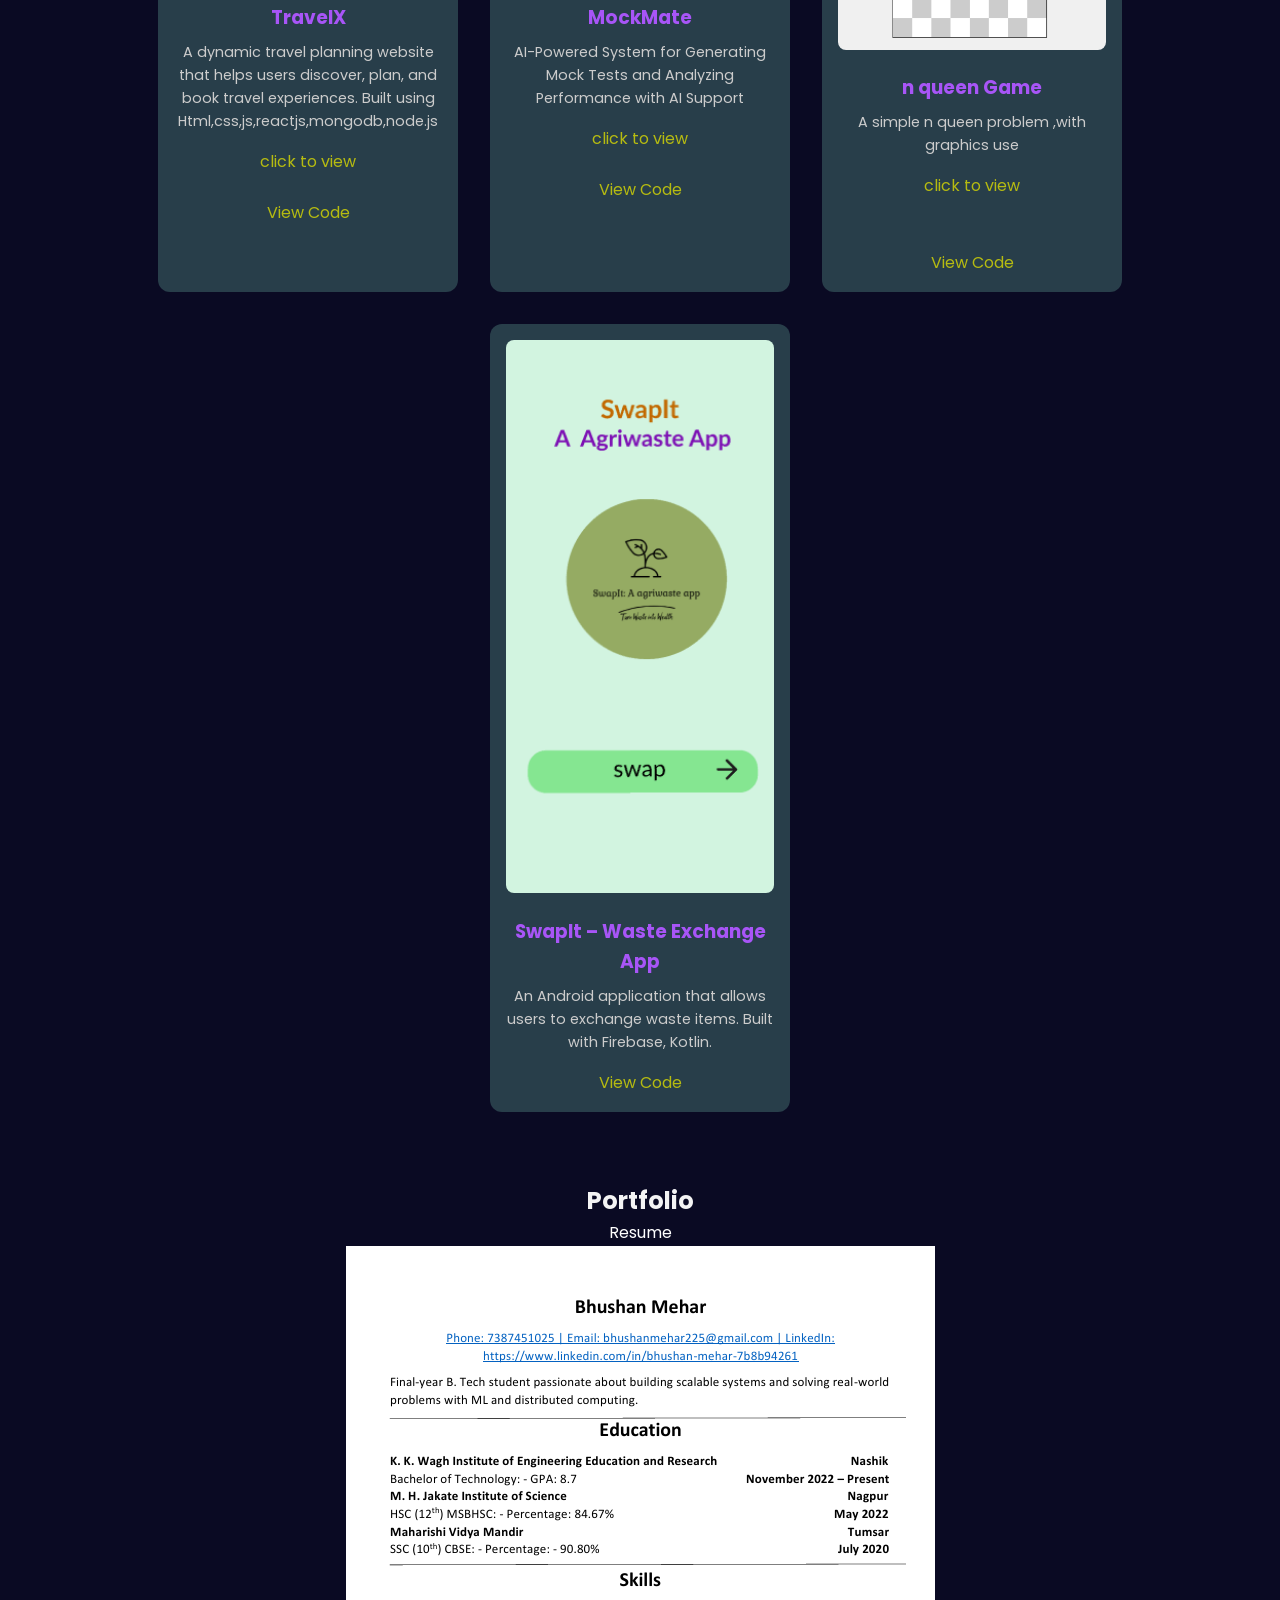
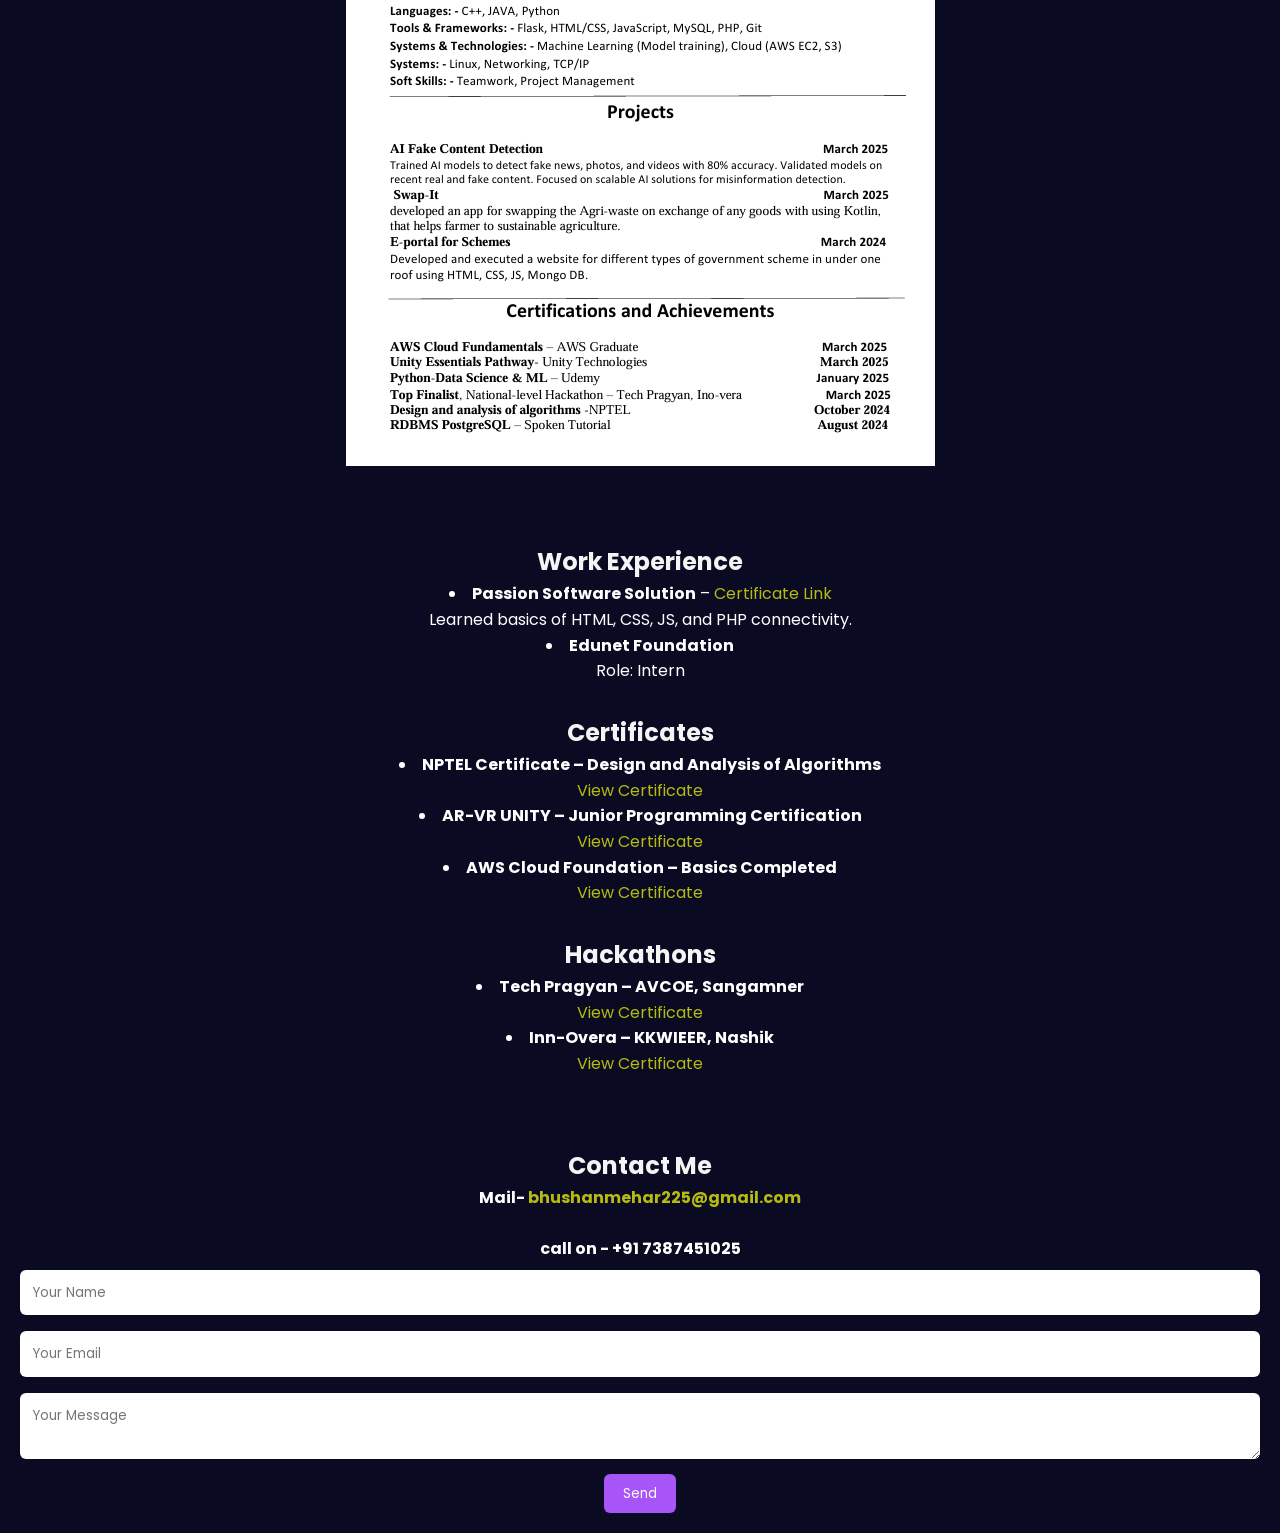
==== commit 45c7b711: "Update index.html" ====
--- a/index.html
+++ b/index.html
@@ -92,6 +92,17 @@
       <br>
       <br>
       <a href="https://github.com/bhushanbm7/Travel-X.git" target="_blank" class="btn">View Code</a>
+      
+    </div>
+    <div class="project-card">
+      <img src="travelx.png" alt="TravelX Screenshot" />
+      <h3>MockMate</h3>
+      <p>AI-Powered System for Generating Mock Tests and Analyzing Performance with AI Support</p>
+      
+      <a href="https://bhushanbm7.github.io/Travel-X/" target="_blank" class="btn">click to view</a>
+      <br>
+      <br>
+      <a href="https://github.com/bhushanbm7/MockMate.git" target="_blank" class="btn">View Code</a>
       
     </div>
 
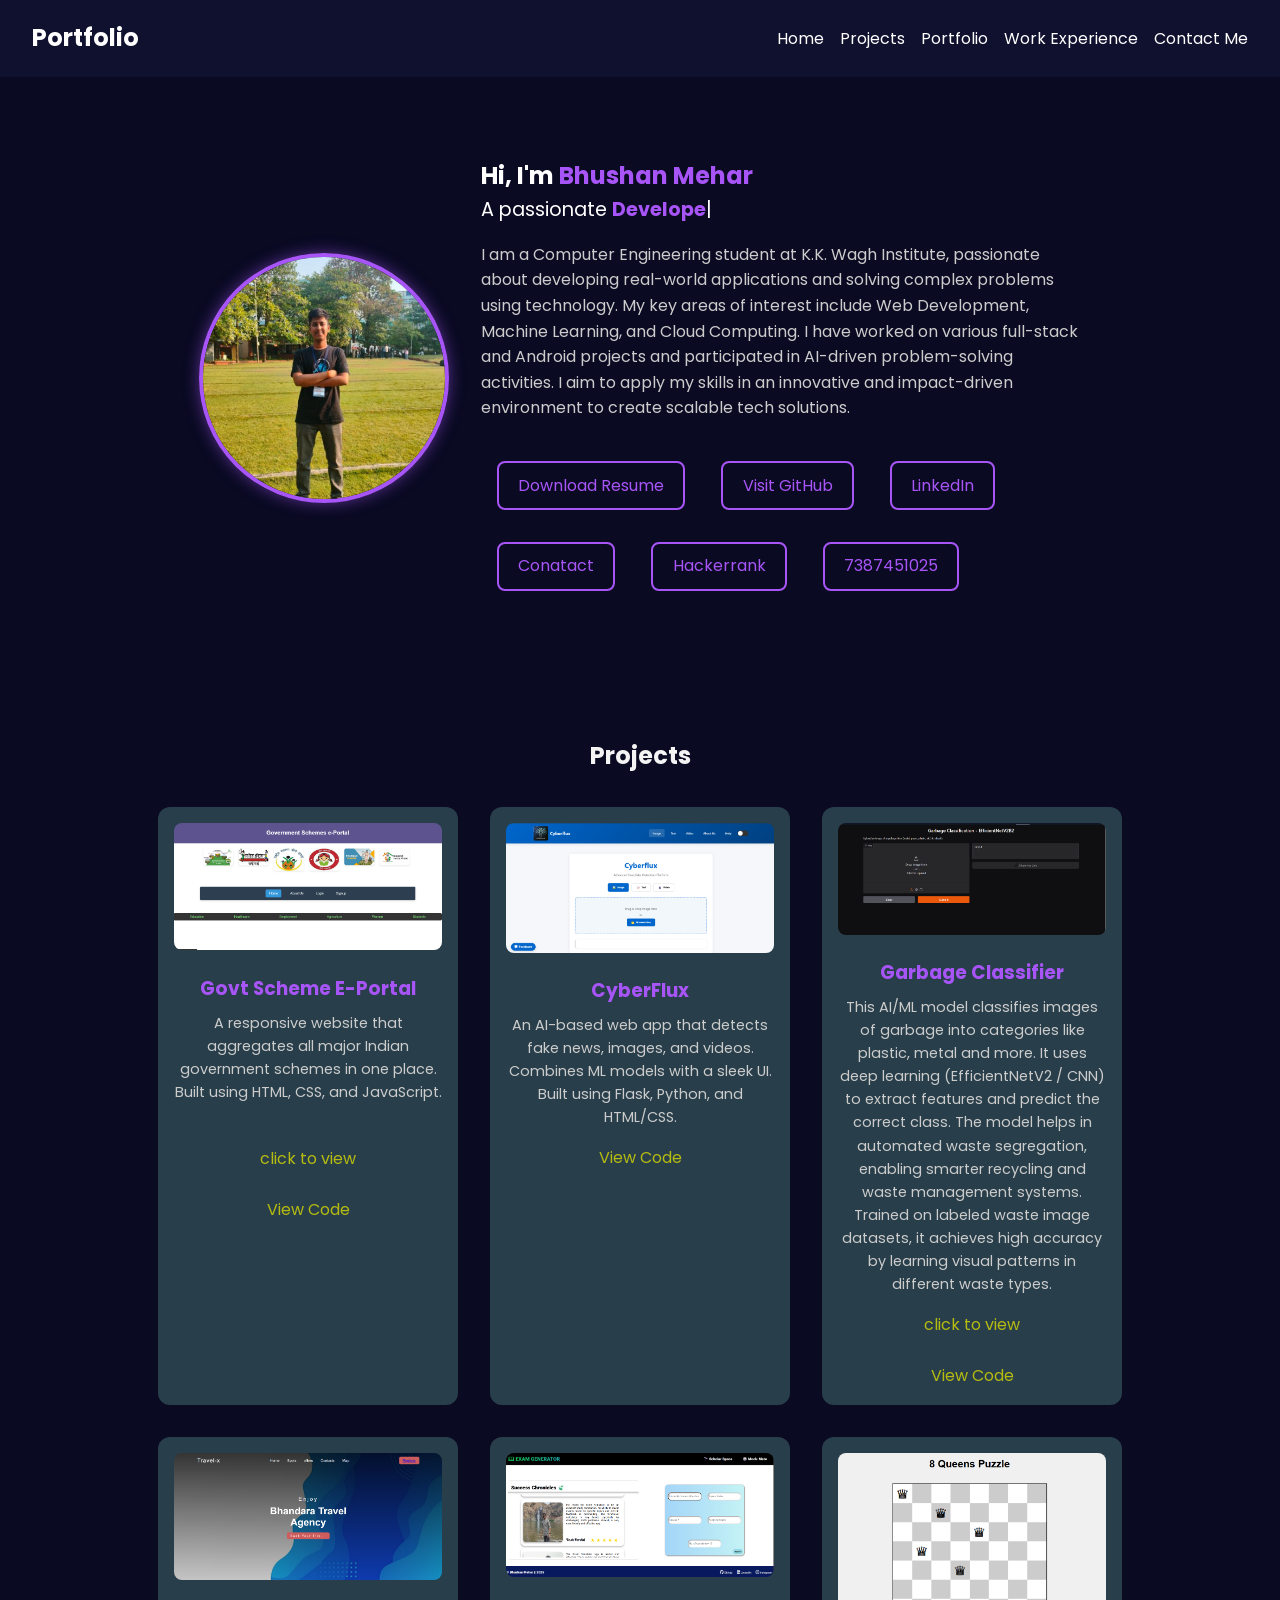
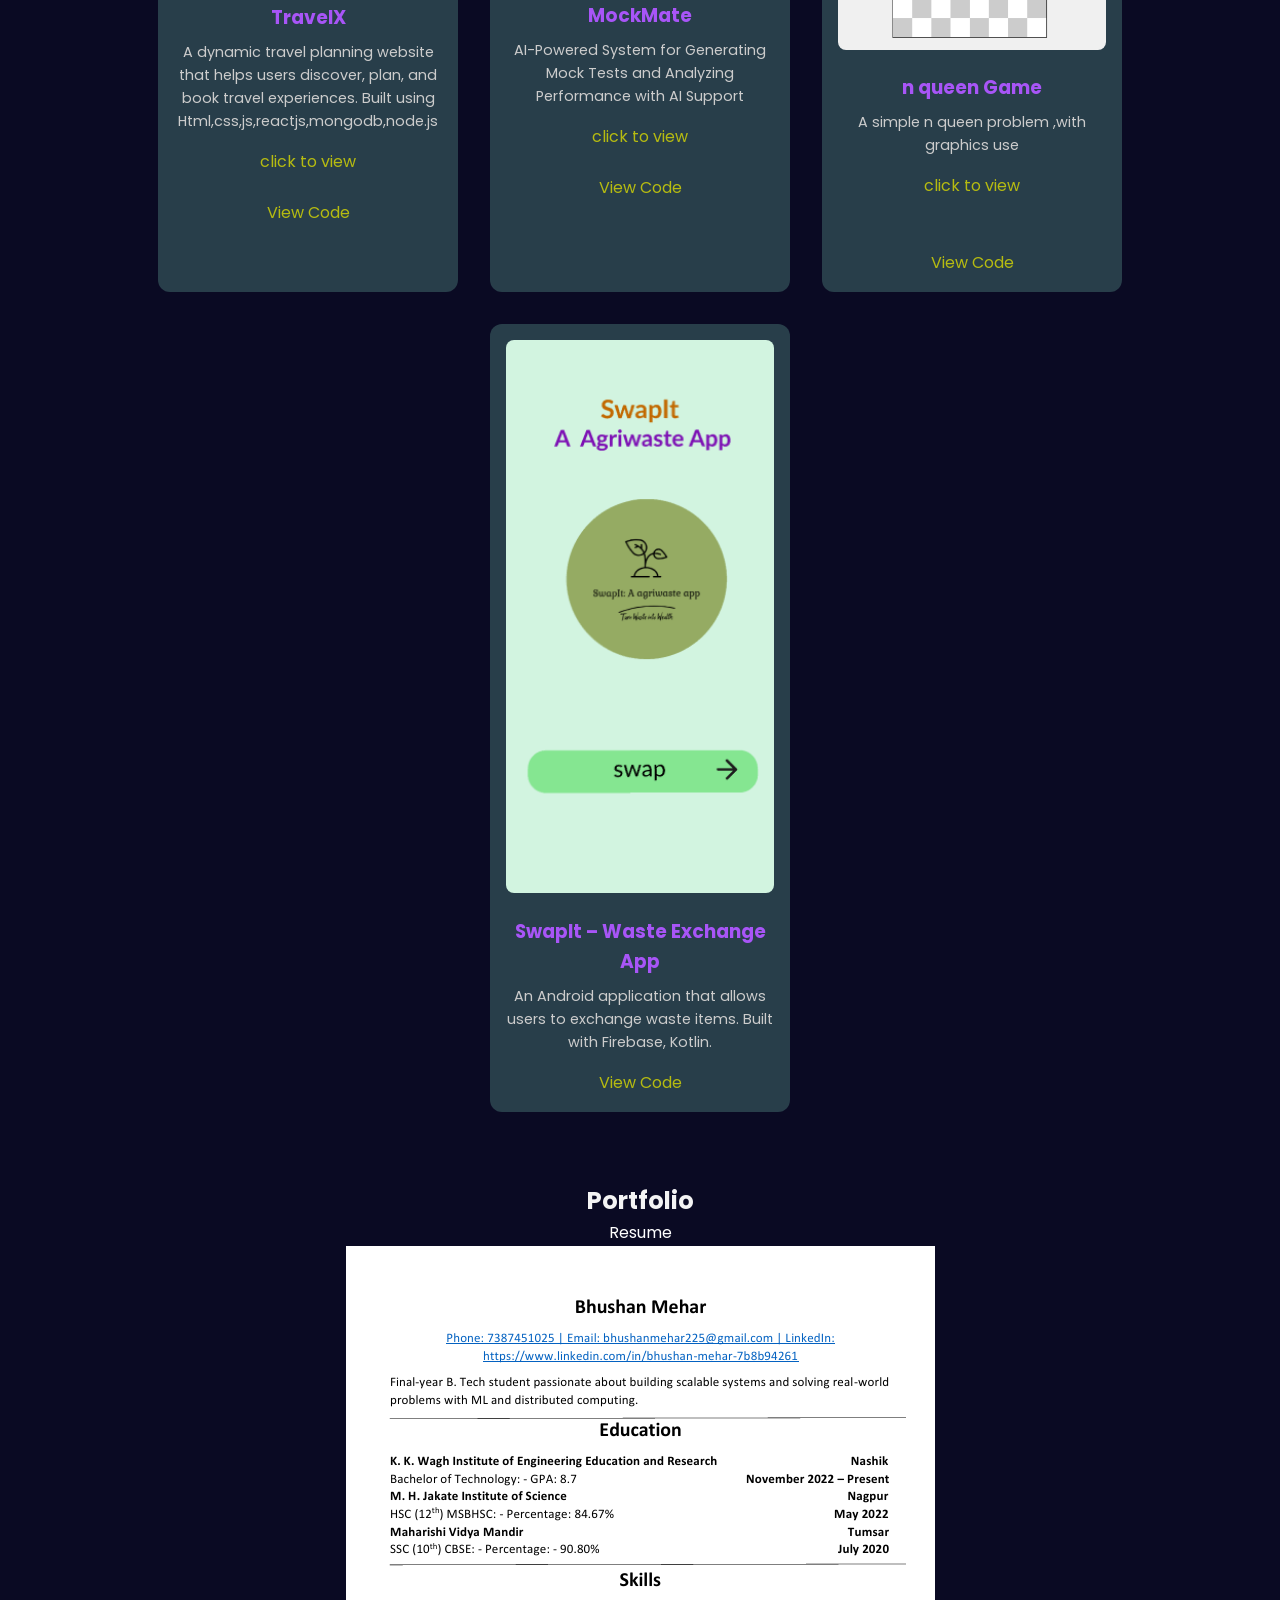
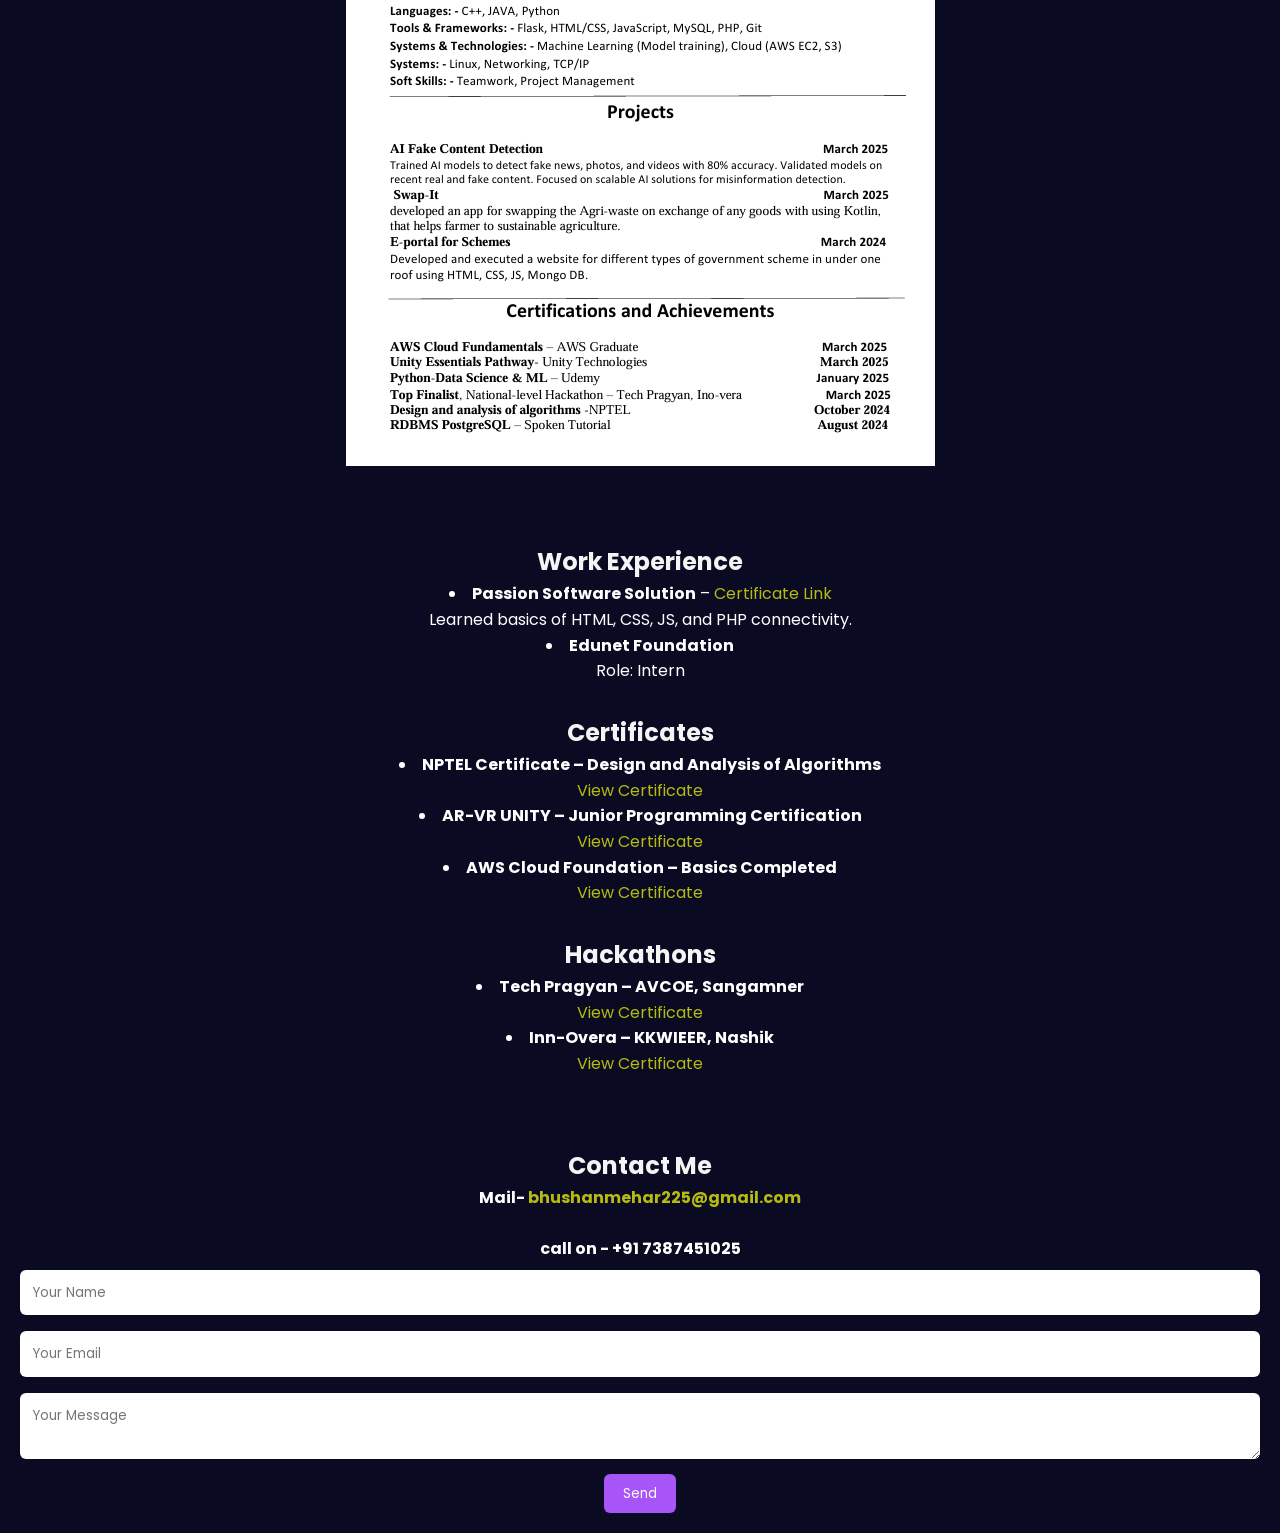
==== commit 33acc1c6: "Update index.html" ====
--- a/index.html
+++ b/index.html
@@ -95,7 +95,7 @@
       
     </div>
     <div class="project-card">
-      <img src="travelx.png" alt="TravelX Screenshot" />
+      <img src="Screenshot 2025-07-22 211156.png" alt="TravelX Screenshot" />
       <h3>MockMate</h3>
       <p>AI-Powered System for Generating Mock Tests and Analyzing Performance with AI Support</p>
       
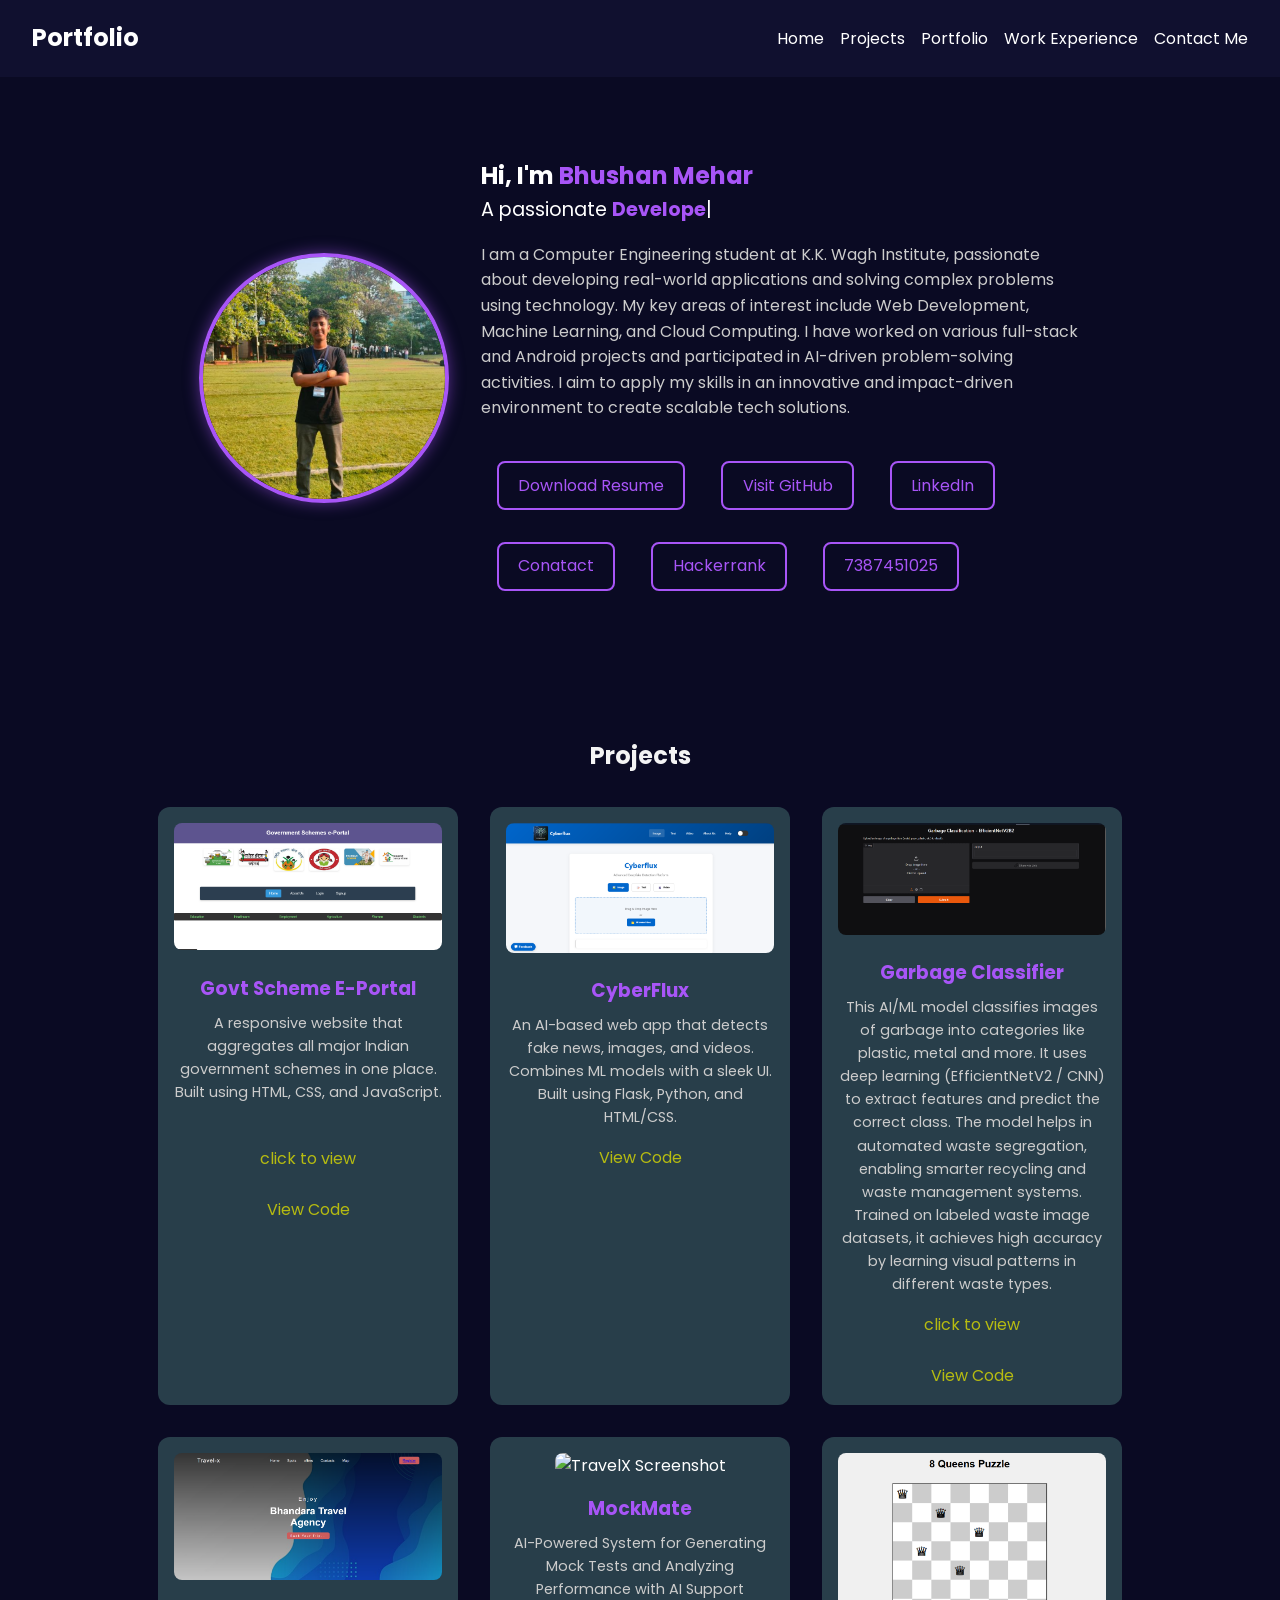
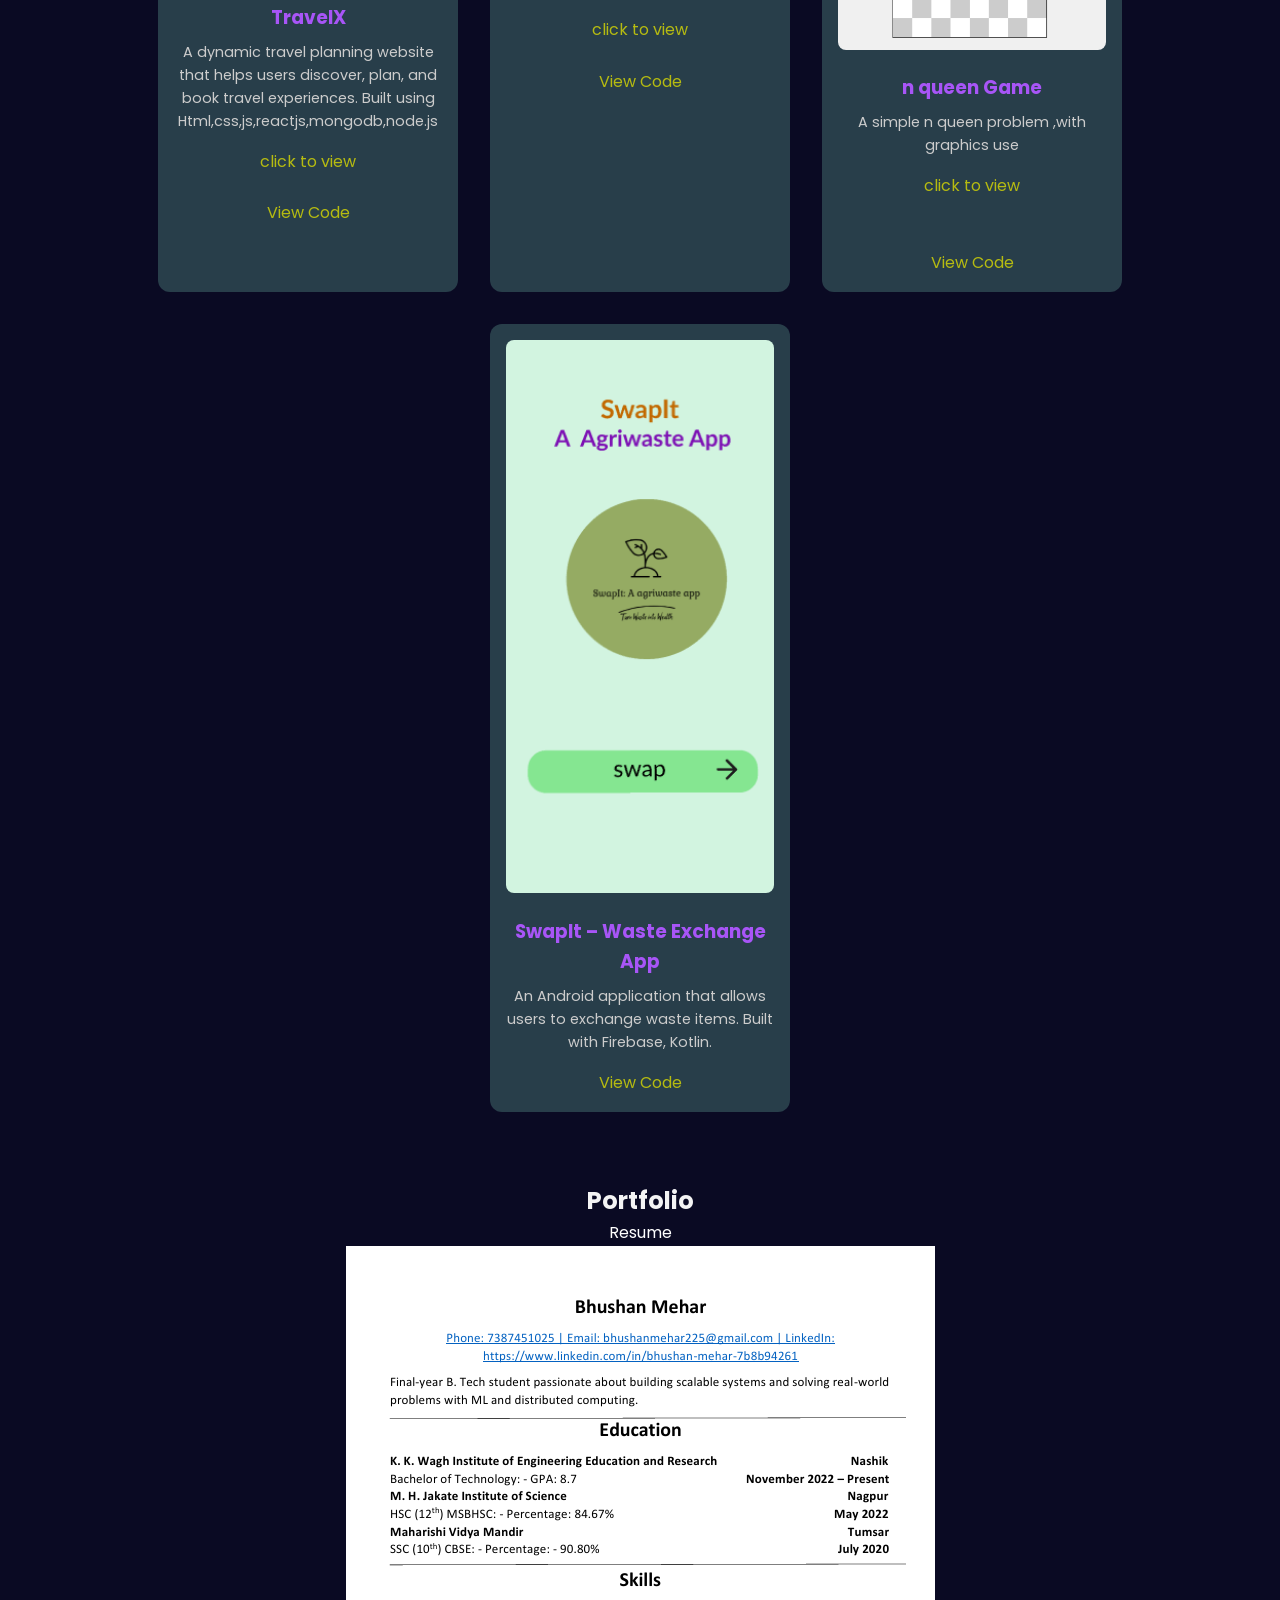
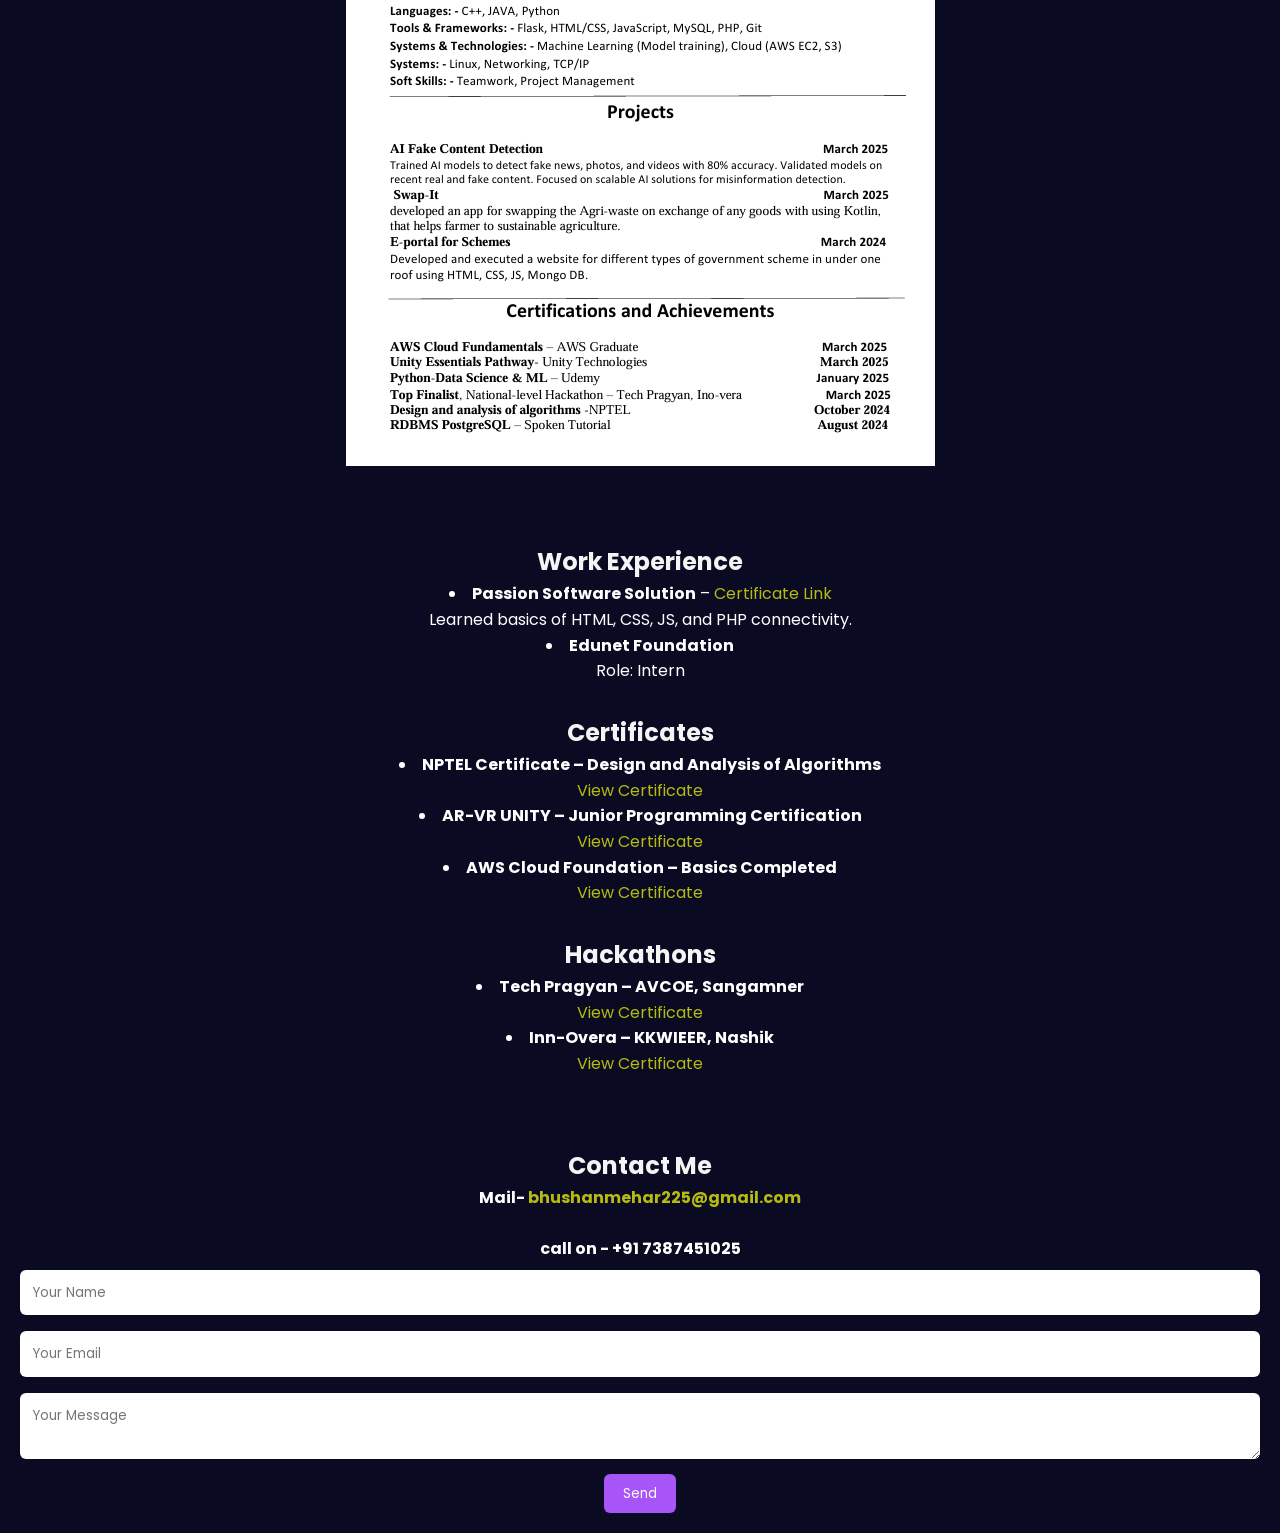
==== commit 1f8ccec7: "Update index.html" ====
--- a/index.html
+++ b/index.html
@@ -95,7 +95,7 @@
       
     </div>
     <div class="project-card">
-      <img src="Screenshot 2025-07-22 211156.png" alt="TravelX Screenshot" />
+      <img src="Screenshot2025-07-22211156.png" alt="TravelX Screenshot" />
       <h3>MockMate</h3>
       <p>AI-Powered System for Generating Mock Tests and Analyzing Performance with AI Support</p>
       
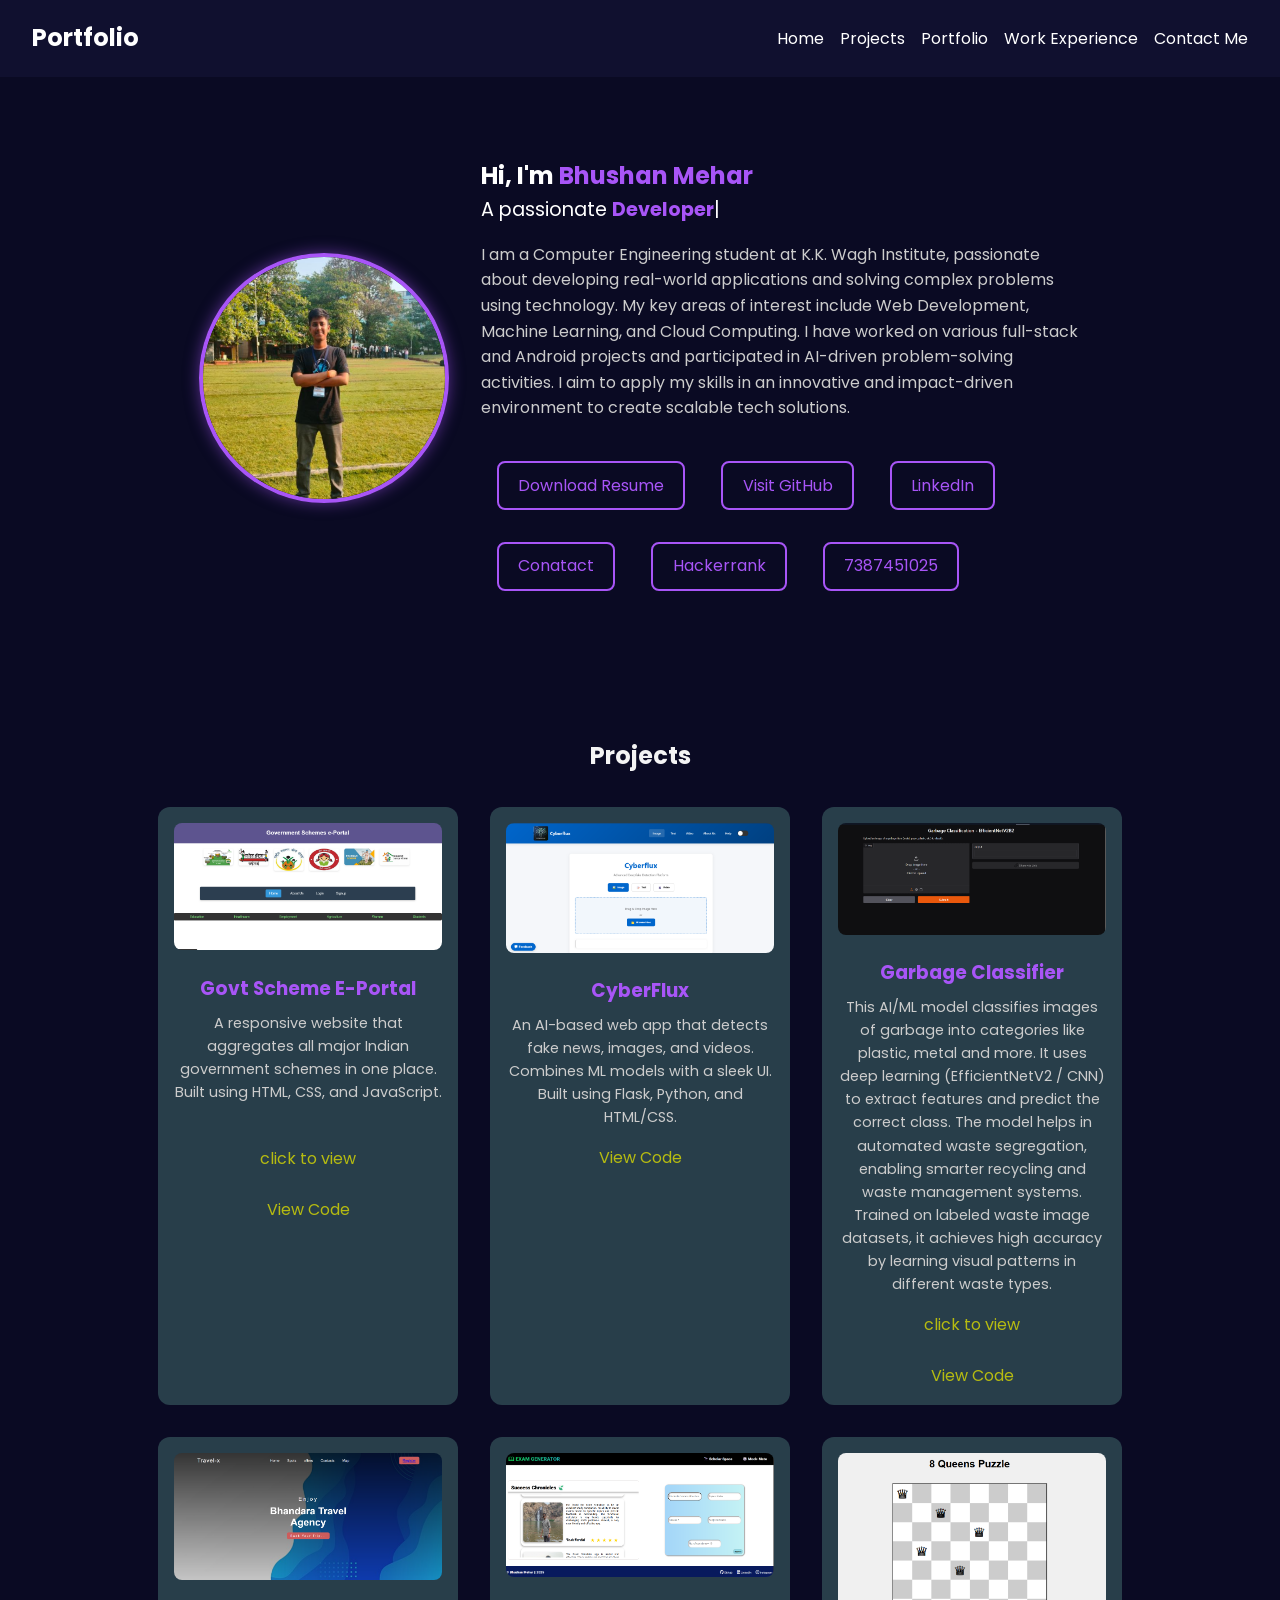
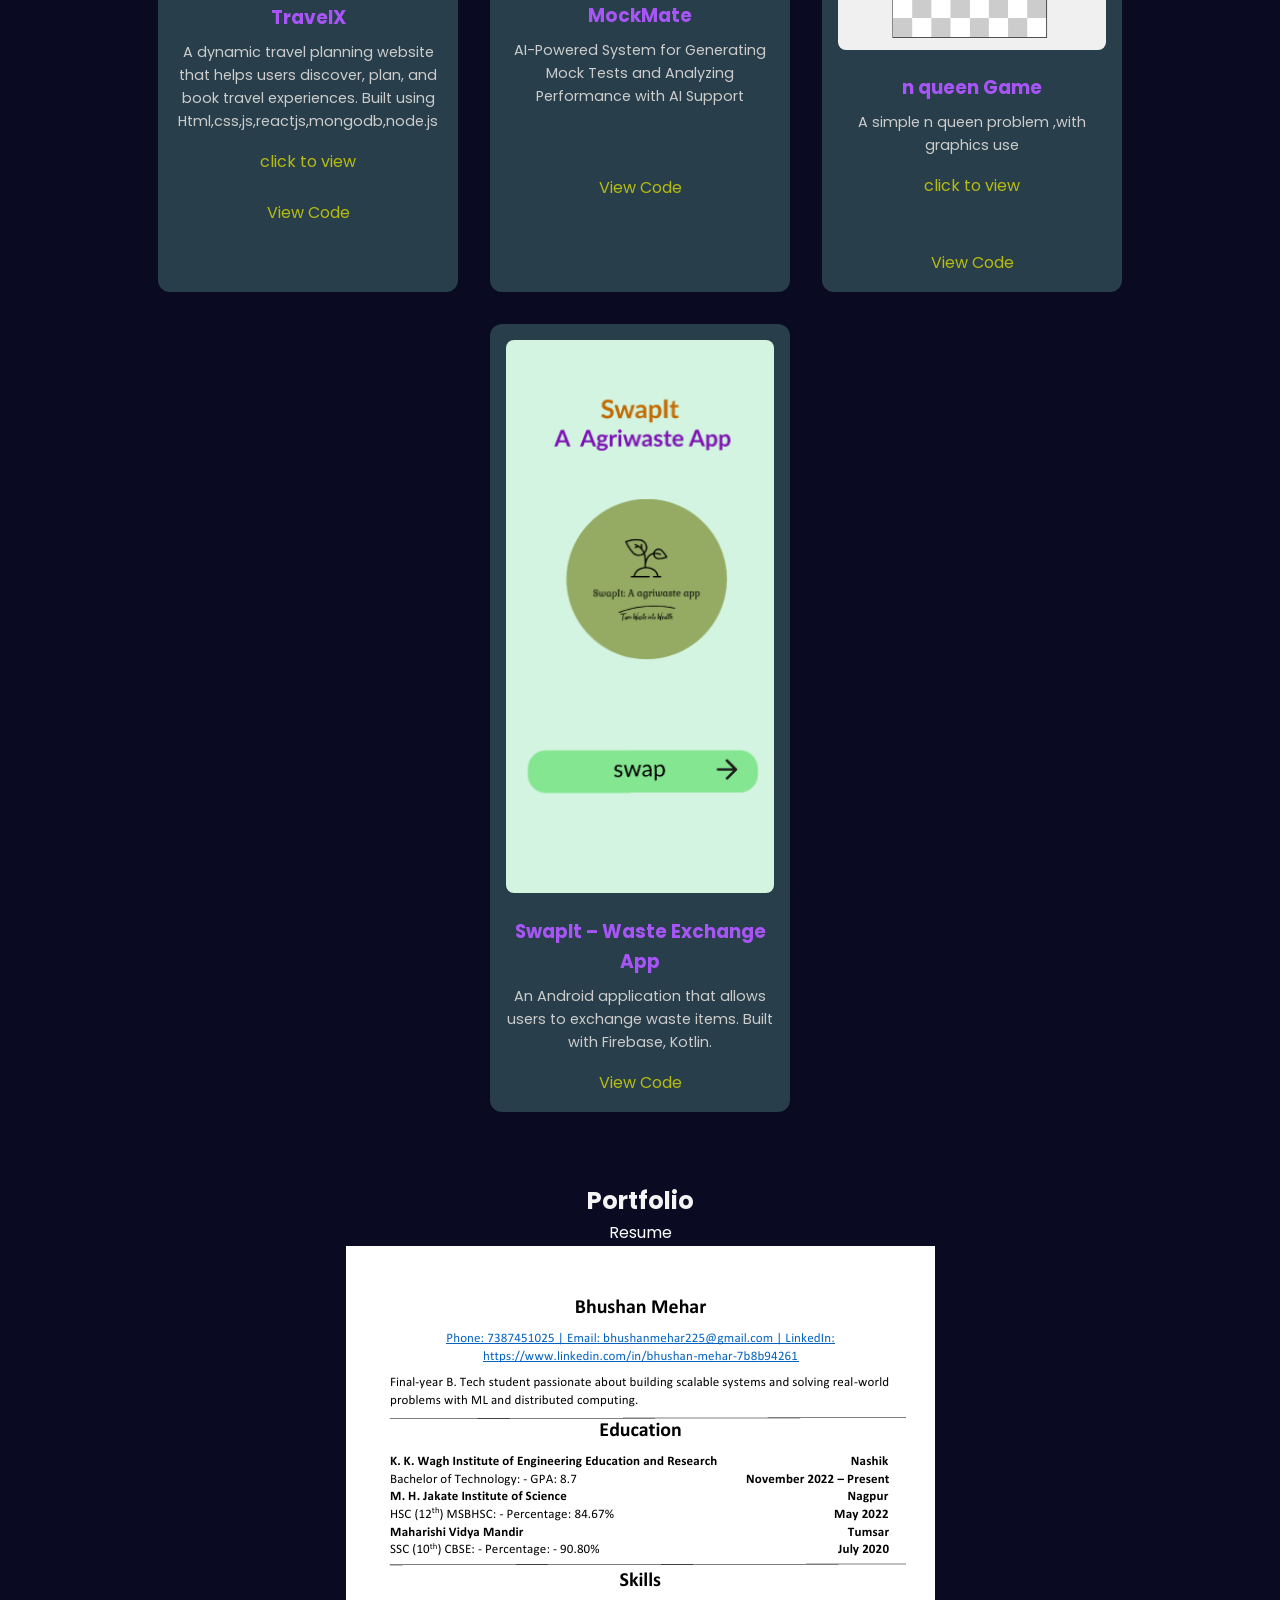
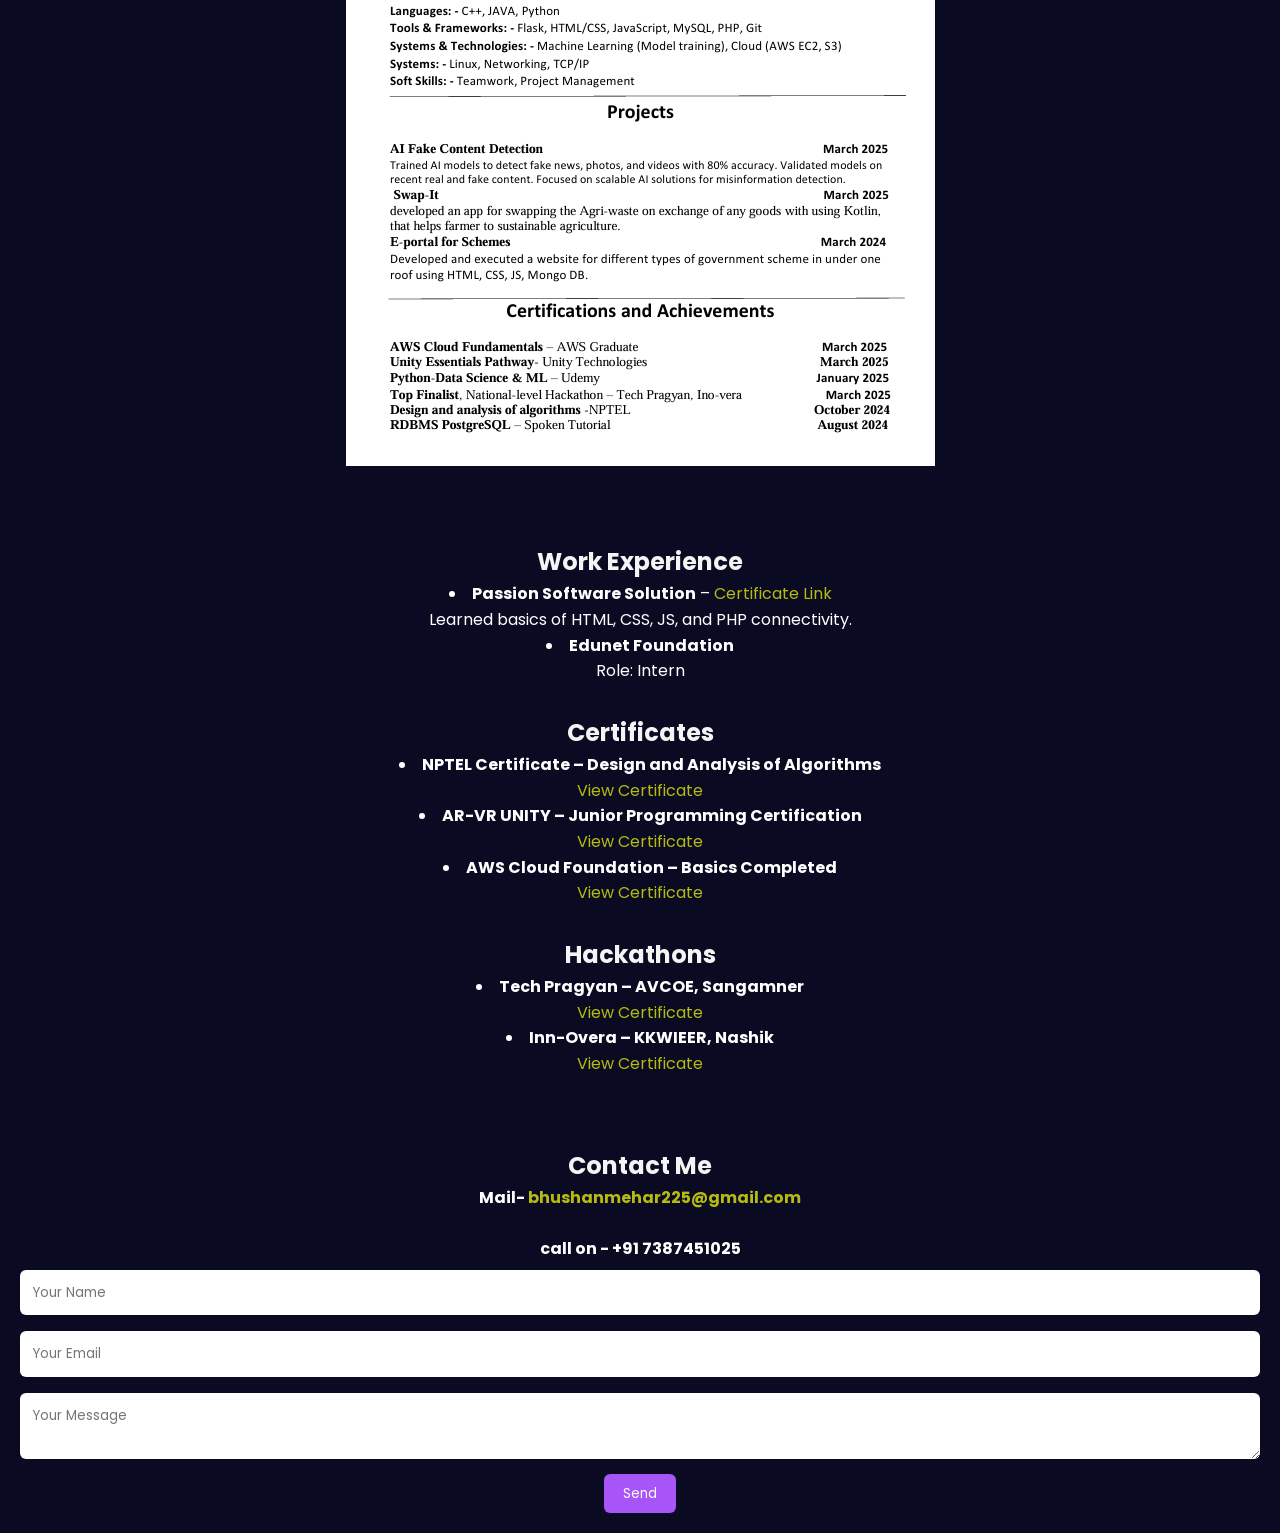
==== commit e5b156b2: "Update index.html" ====
--- a/index.html
+++ b/index.html
@@ -95,11 +95,11 @@
       
     </div>
     <div class="project-card">
-      <img src="Screenshot2025-07-22211156.png" alt="TravelX Screenshot" />
+      <img src="Screenshot 2025-07-22 211156.png" alt="TravelX Screenshot" />
       <h3>MockMate</h3>
       <p>AI-Powered System for Generating Mock Tests and Analyzing Performance with AI Support</p>
       
-      <a href="https://bhushanbm7.github.io/Travel-X/" target="_blank" class="btn">click to view</a>
+   
       <br>
       <br>
       <a href="https://github.com/bhushanbm7/MockMate.git" target="_blank" class="btn">View Code</a>
